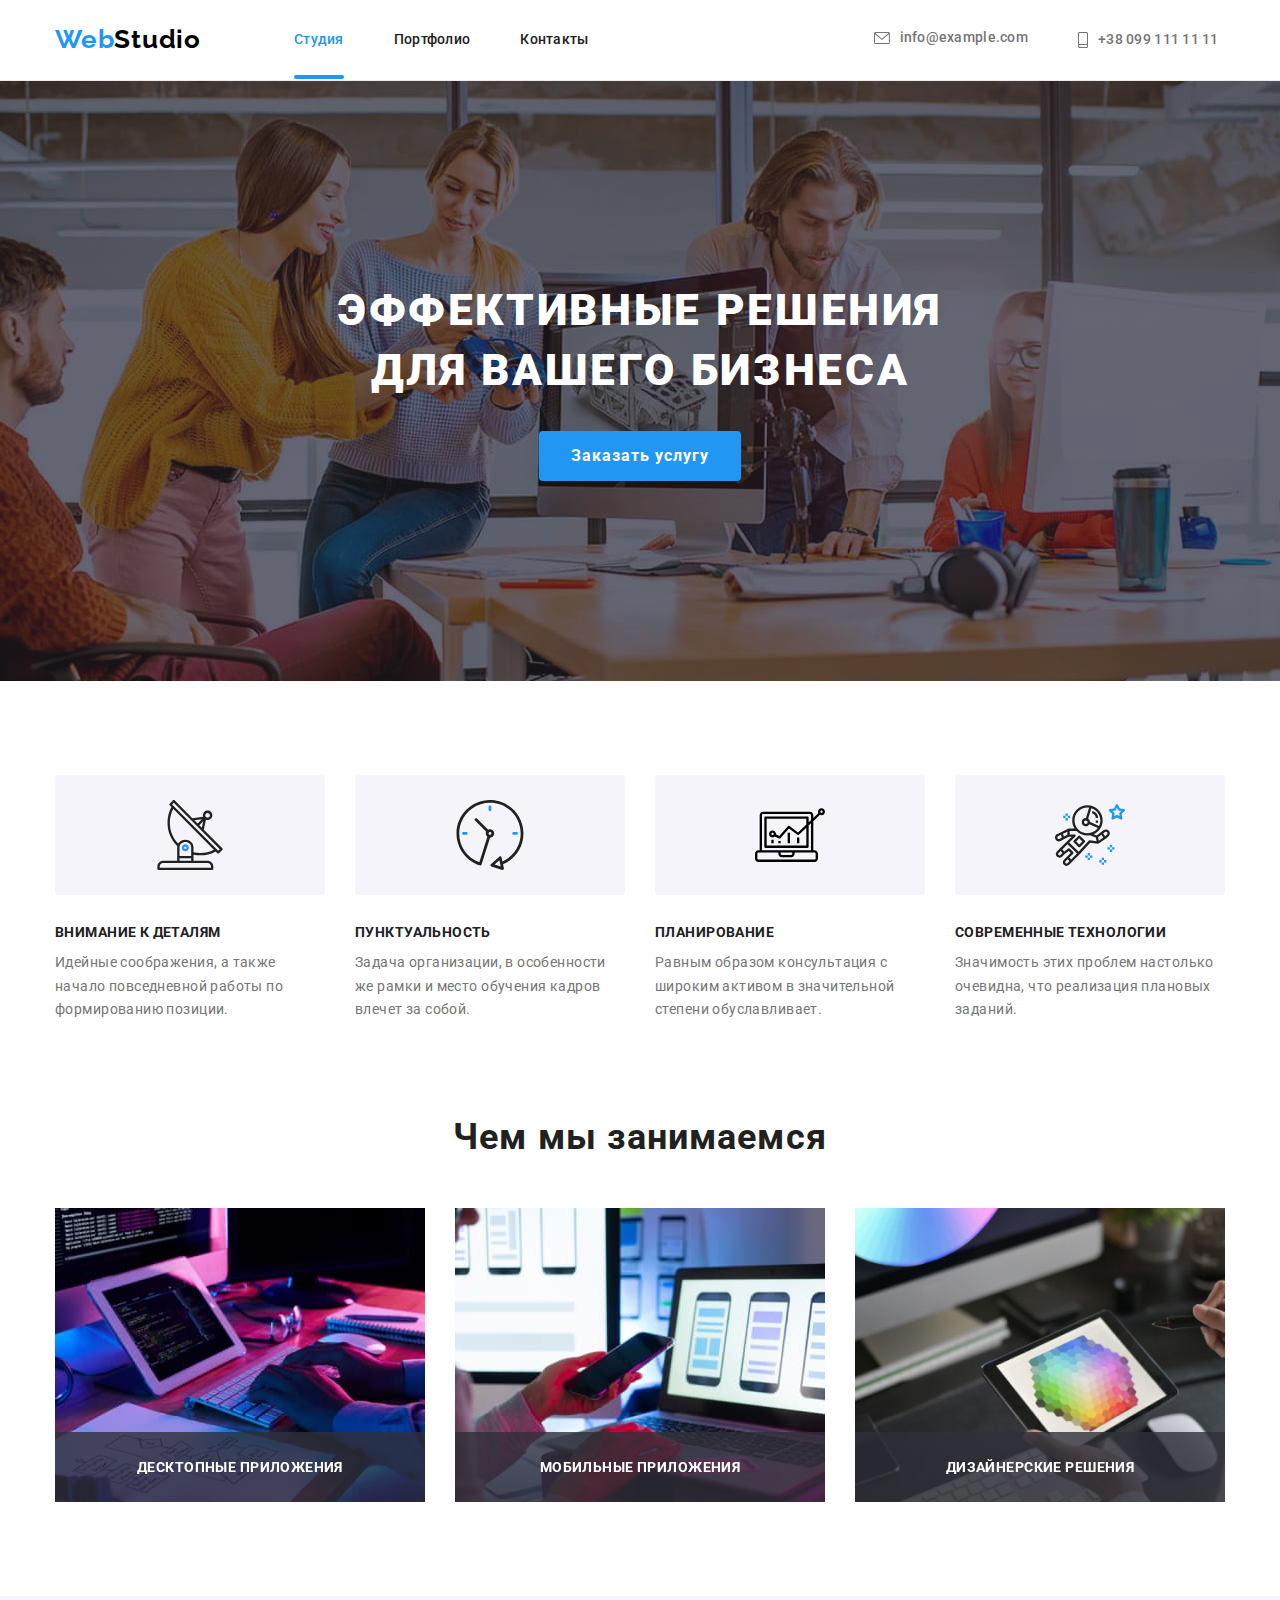
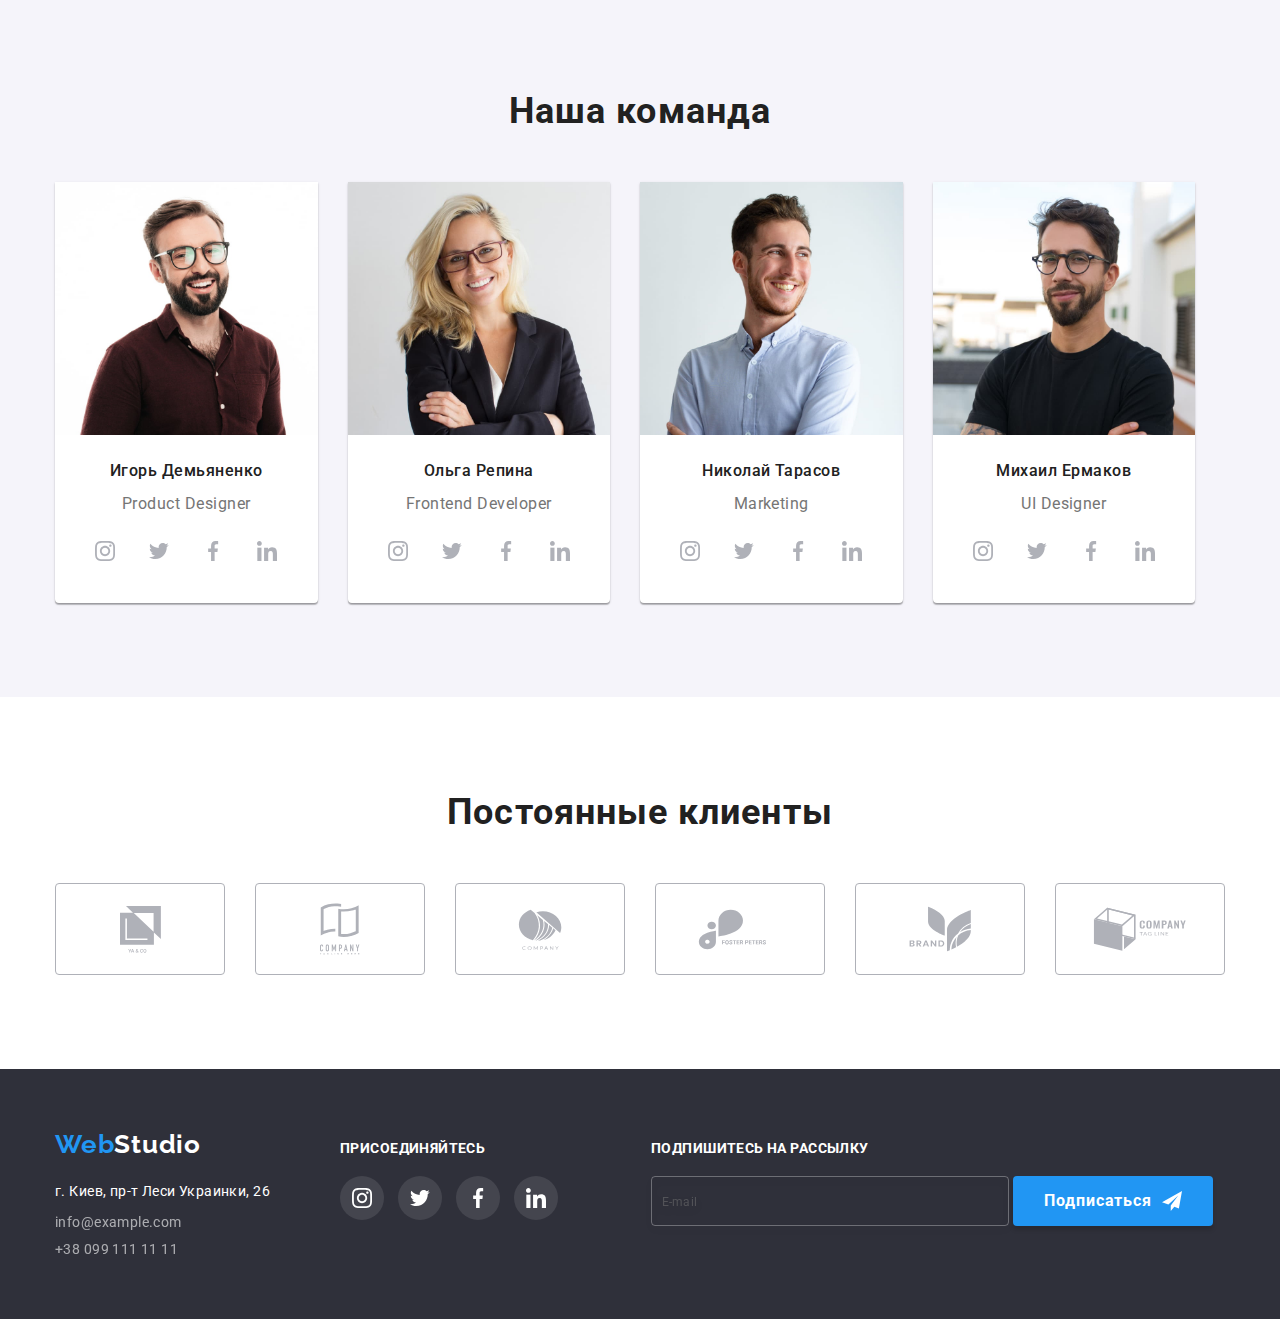
==== index.html @ b03d4389 "copy" ====
<!DOCTYPE html>
<html lang="en">
  <head>
    <meta charset="UTF-8" />
    <meta http-equiv="X-UA-Compatible" content="IE=edge" />
    <meta name="viewport" content="width=device-width, initial-scale=1.0" />
    <title>Document</title>
    <link
      href="https://fonts.googleapis.com/css2?family=Raleway:wght@700&family=Roboto:wght@400;500;700;900&display=swap"
      rel="stylesheet"
    />
    <link
      rel="stylesheet"
      href="https://cdnjs.cloudflare.com/ajax/libs/modern-normalize/1.1.0/modern-normalize.min.css"
    />
    <link rel="stylesheet" href="./css/style.css" />
  </head>
  <body>
    <header>
      <div class="container">
        <a href="./index.html" class="logo"
          ><span class="logo-one">Web</span
          ><span class="logo-two">Studio</span></a
        >
        <nav class="site-nav">
          <ul class="link-nav list">
            <li>
              <a href="./index.html" class="link-nav-studio current item link"
                >Студия</a
              >
            </li>
            <li>
              <a href="./portfolio.html" class="link-nav-portfolio item link"
                >Портфолио</a
              >
            </li>
            <li><a href="" class="link-nav-contacts item">Контакты</a></li>
          </ul>
        </nav>
        <ul class="contact-inf list">
          <li>
            <a href="mailto:info@example.com" class="mail link">
              <svg class="mail-icon" width="16px" height="12px" fill="#757575">
                <use href="./images/svg_icons/sprite.svg#mailletter"></use>
              </svg>
              info@example.com</a
            >
          </li>
          <li>
            <a href="tel:+380991111111" class="number link">
              <svg
                class="number-icon"
                width="10px"
                height="16px"
                fill="#757575"
              >
                <use href="./images/svg_icons/sprite.svg#smartphone"></use></svg
              >+38 099 111 11 11</a
            >
          </li>
        </ul>
      </div>
    </header>
    <main>






      <div class="backdrop is-hidden" data-modal>
        <div class="modal">

          <div class="area-button-close">
          <button type="button" class="button-close" data-modal-close>
            <svg class="close" width="18px" height="18px" fill="#000000">
              <use href="./images/svg_icons/sprite.svg#close"></use>
            </svg>
          </button>
</div>
          <h2 class="modal-title">
              Оставьте свои данные, мы вам перезвоним
            </h2>
            <div class="service-form">
      <form name="service-form" autocomplete="on" novalidate>
         <div class="modal-name">             
            <label for="name" class="modal-for-input">Имя </label>
            <input type="text" name="name" id="name" class="input-one"/>
          <svg
            class="modal-icon-form"
            width="18px"
            height="18px"
            fill="#212121"
            focusable="false" 
          >
            <use href="./images/svg_icons/sprite.svg#person-black"></use></svg>

         </div>
          
          <div class="modal-tel">              
             <label for="tel">Телефон</label>
              <input type="tel" name="tel" id="tel"
            />
            <svg
            class="modal-icon-form"
            width="18px"
            height="18px"
            fill="#212121"
          >
            <use href="./images/svg_icons/sprite.svg#phone-black"></use></svg>
          </div>

          <div class="modal-mail">
            <label for="mail">Почта</label>
              <input type="email" name="mail" id="mail" class="input-mail"
            />
            <svg
            class="modal-icon-form"
            width="18px"
            height="18px"
            fill="#212121"
            focusable="false"
          >
            <use href="./images/svg_icons/sprite.svg#email-black"></use></svg>
          </div>
            <div class="modal-text">             
               <label for="comment" class="label-modal-text">
              Комментарий
                <textarea
                name="comment"
                rows="5"
                placeholder="Введите текст"
                class="modal-text-textarea"
              ></textarea></label >

            </div>
          </form>
            </div>
        
        <label class="modal-checkbox"> 
          <input type="checkbox" name="modal-checkbox" class="modal-checkbox-input visually-hidden">
          <span class="modal-checkbox-icon"><svg
          class="agreement-check-icon"
          width="11px"
          height="8px"
          fill="#ffffff"
        >
          <use href="./images/svg_icons/sprite.svg#vector"></use></svg> 
        </span> 
          <span class="modal-checkbox-text">Соглашаюсь с рассылкой и принимаю&nbsp <a href="" class="agreement"> Условия договора</a></span>
       

        
      </label>

      <div class="modal-submit">
      <button class="submit" type="submit">Отправить</button>
      </div>
    
      </div>
    </div>









      <section class="main-page-section-one section">
        <h1 class="section-one-main-title">
          Эффективные решения <br />
          для вашего бизнеса
        </h1>
        <div class="button-main-section">
          <button data-modal-open type="button" class="button-service">
            Заказать услугу
          </button>
        </div>

      </section>
      <section class="main-page-section-two section section-specials">
        <div class="container">
          <h2 class="section-two-main-title">Особенности</h2>
          <ul class="list section-two-list">
            <li class="section-two-item-one">
              <div class="antenna">
                <svg width="70px" height="70px">
                  <use href="./images/svg_icons/sprite.svg#antenna"></use>
                </svg>
              </div>
              <h3 class="section-two-title-one">Внимание к деталям</h3>
              <p class="section-two-text-one">
                Идейные соображения, а также начало повседневной работы по
                формированию позиции.
              </p>
            </li>
            <li class="section-two-item-two">
              <div class="clock">
                <svg width="70px" height="70px">
                  <use href="./images/svg_icons/sprite.svg#clock"></use>
                </svg>
              </div>
              <h3 class="section-two-title-two">Пунктуальность</h3>
              <p class="section-two-text-two">
                Задача организации, в особенности же рамки и место обучения
                кадров влечет за собой.
              </p>
            </li>
            <li class="section-two-item-three">
              <div class="diagram">
                <svg width="70px" height="70px">
                  <use href="./images/svg_icons/sprite.svg#diagram"></use>
                </svg>
              </div>
              <h3 class="section-two-title-three">Планирование</h3>
              <p class="section-two-text-three">
                Равным образом консультация с широким активом в значительной
                степени обуславливает.
              </p>
            </li>
            <li class="section-two-item-four">
              <div class="astronaut">
                <svg width="70px" height="70px">
                  <use href="./images/svg_icons/sprite.svg#astronaut"></use>
                </svg>
              </div>
              <h3 class="section-two-title-four">Современные технологии</h3>
              <p class="section-two-text-four">
                Значимость этих проблем настолько очевидна, что реализация
                плановых заданий.
              </p>
            </li>
          </ul>
        </div>
      </section>
      <section class="main-page-section-three section-what-we-doing section">
        <div class="container">
          <h2 class="section-three-main-title">Чем мы занимаемся</h2>
          <ul class="list">
            <li class="main-img-one">
              <div class="product-thumb">
                <img
                  class="section-three-img-one"
                  src="./images/img6(1).jpg"
                  alt="Фото 1 секції"
                  width="370"
                  height="294"
                />
                <div class="main-page-foto-action">
                  <h3>Десктопные приложения</h3>
                </div>
              </div>
            </li>

            <li class="main-img-two">
              <div class="product-thumb">
                <img
                  class="section-three-img-three"
                  src="./images/img7(1).jpg"
                  alt="Фото 2 секції"
                  width="370"
                  height="294"
                />
                <div class="main-page-foto-action">
                  <h3>Мобильные приложения</h3>
                </div>
              </div>
            </li>
            <li class="main-img-three">
              <div class="product-thumb">
                <img
                  class="section-three-img-two"
                  src="./images/img5(1).jpg"
                  alt="Фото 3 секції"
                  width="370"
                  height="294"
                />
                <div class="main-page-foto-action">
                  <h3>Дизайнерские решения</h3>
                </div>
              </div>
            </li>
          </ul>
        </div>
      </section>
      <section class="main-page-section-four section">
        <div class="container">
          <h2 class="section-four-main-title">Наша команда</h2>

          <ul class="section-four-list list">
            <li class="list-section-four-img-one">
              <img
                class="section-four-img-one image"
                src="./images/img1(1).jpg"
                alt="Фото 1 секції"
                width="270"
                height="260"
              />
              <div class="section-four-text">
                <h3 class="section-four-team-name-one">Игорь Демьяненко</h3>
                <p class="section-four-text-one">Product Designer</p>
              </div>
              <div class="socials">
                <a
                  href=""
                  class="icon-link"
                  target="_blank"
                  rel="noopener noreferrer"
                  aria-label="instagram"
                >
                  <svg
                    class="instagram team-icon"
                    width="20px"
                    height="20px"
                    fill="#afb1b8"
                  >
                    <use
                      href="./images/svg_icons/sprite.svg#instagram"
                    ></use></svg
                ></a>

                <a
                  href=""
                  class="icon-link"
                  target="_blank"
                  rel="noopener noreferrer"
                  aria-label="twitter"
                >
                  <svg
                    class="twitter team-icon"
                    width="20px"
                    height="20px"
                    fill="#afb1b8"
                  >
                    <use
                      href="./images/svg_icons/sprite.svg#twitter"
                    ></use></svg
                ></a>

                <a
                  href=""
                  class="icon-link"
                  target="_blank"
                  rel="noopener noreferrer"
                  aria-label="facebook"
                >
                  <svg class="facebook team-icon" width="20px" height="20px">
                    <use
                      href="./images/svg_icons/sprite.svg#facebook"
                    ></use></svg
                ></a>
                <a
                  href=""
                  class="icon-link"
                  target="_blank"
                  rel="noopener noreferrer"
                  aria-label="linkedin"
                >
                  <svg
                    class="linkedin team-icon"
                    width="20px"
                    height="20px"
                    fill="#afb1b8"
                  >
                    <use
                      href="./images/svg_icons/sprite.svg#linkedin"
                    ></use></svg
                ></a>
              </div>
            </li>

            <li>
              <img
                class="section-four-img-two image"
                src="./images/img3(1).jpg"
                alt="Фото 2 секції"
                width="270"
                height="260"
              />

              <div class="section-four-text">
                <h3 class="section-four-team-name-two">Ольга Репина</h3>
                <p class="section-four-text-two">Frontend Developer</p>
              </div>
              <div class="socials">
                <a
                  href=""
                  class="icon-link"
                  target="_blank"
                  rel="noopener noreferrer"
                  aria-label="instagram"
                >
                  <svg
                    class="instagram team-icon"
                    width="20px"
                    height="20px"
                    fill="#afb1b8"
                  >
                    <use
                      href="./images/svg_icons/sprite.svg#instagram"
                    ></use></svg
                ></a>

                <a
                  href=""
                  class="icon-link"
                  target="_blank"
                  rel="noopener noreferrer"
                  aria-label="twitter"
                >
                  <svg
                    class="twitter team-icon"
                    width="20px"
                    height="20px"
                    fill="#afb1b8"
                  >
                    <use
                      href="./images/svg_icons/sprite.svg#twitter"
                    ></use></svg
                ></a>

                <a
                  href=""
                  class="icon-link"
                  target="_blank"
                  rel="noopener noreferrer"
                  aria-label="facebook"
                >
                  <svg class="facebook team-icon" width="20px" height="20px">
                    <use
                      href="./images/svg_icons/sprite.svg#facebook"
                    ></use></svg
                ></a>
                <a
                  href=""
                  class="icon-link"
                  target="_blank"
                  rel="noopener noreferrer"
                  aria-label="linkedin"
                >
                  <svg
                    class="linkedin team-icon"
                    width="20px"
                    height="20px"
                    fill="#afb1b8"
                  >
                    <use
                      href="./images/svg_icons/sprite.svg#linkedin"
                    ></use></svg
                ></a>
              </div>
            </li>

            <li>
              <img
                class="section-four-img-three image"
                src="./images/img2(1).jpg"
                alt="Фото 3 секції"
                width="270"
                height="260"
              />
              <div class="section-four-text">
                <h3 class="section-four-team-name-three">Николай Тарасов</h3>
                <p class="section-four-text-three">Marketing</p>
              </div>
              <div class="socials">
                <a
                  href=""
                  class="icon-link"
                  target="_blank"
                  rel="noopener noreferrer"
                  aria-label="instagram"
                >
                  <svg
                    class="instagram team-icon"
                    width="20px"
                    height="20px"
                    fill="#afb1b8"
                  >
                    <use
                      href="./images/svg_icons/sprite.svg#instagram"
                    ></use></svg
                ></a>

                <a
                  href=""
                  class="icon-link"
                  target="_blank"
                  rel="noopener noreferrer"
                  aria-label="twitter"
                >
                  <svg
                    class="twitter team-icon"
                    width="20px"
                    height="20px"
                    fill="#afb1b8"
                  >
                    <use
                      href="./images/svg_icons/sprite.svg#twitter"
                    ></use></svg
                ></a>

                <a
                  href=""
                  class="icon-link"
                  target="_blank"
                  rel="noopener noreferrer"
                  aria-label="facebook"
                >
                  <svg class="facebook team-icon" width="20px" height="20px">
                    <use
                      href="./images/svg_icons/sprite.svg#facebook"
                    ></use></svg
                ></a>
                <a
                  href=""
                  class="icon-link"
                  target="_blank"
                  rel="noopener noreferrer"
                  aria-label="linkedin"
                >
                  <svg
                    class="linkedin team-icon"
                    width="20px"
                    height="20px"
                    fill="#afb1b8"
                  >
                    <use
                      href="./images/svg_icons/sprite.svg#linkedin"
                    ></use></svg
                ></a>
              </div>
            </li>
            <li>
              <img
                class="section-four-img-four image"
                src="./images/img4(1).jpg"
                alt="Фото 4 секції"
                width="270"
                height="260"
              />
              <div class="section-four-text">
                <h3 class="section-four-team-name-four">Михаил Ермаков</h3>
                <p class="section-four-text-four">UI Designer</p>
              </div>
              <div class="socials">
                <a
                  href=""
                  class="icon-link"
                  target="_blank"
                  rel="noopener noreferrer"
                  aria-label="instagram"
                >
                  <svg
                    class="instagram team-icon"
                    width="20px"
                    height="20px"
                    fill="#afb1b8"
                  >
                    <use
                      href="./images/svg_icons/sprite.svg#instagram"
                    ></use></svg
                ></a>

                <a
                  href=""
                  class="icon-link"
                  target="_blank"
                  rel="noopener noreferrer"
                  aria-label="twitter"
                >
                  <svg
                    class="twitter team-icon"
                    width="20px"
                    height="20px"
                    fill="#afb1b8"
                  >
                    <use
                      href="./images/svg_icons/sprite.svg#twitter"
                    ></use></svg
                ></a>

                <a
                  href=""
                  class="icon-link"
                  target="_blank"
                  rel="noopener noreferrer"
                  aria-label="facebook"
                >
                  <svg class="facebook team-icon" width="20px" height="20px">
                    <use
                      href="./images/svg_icons/sprite.svg#facebook"
                    ></use></svg
                ></a>
                <a
                  href=""
                  class="icon-link"
                  target="_blank"
                  rel="noopener noreferrer"
                  aria-label="linkedin"
                >
                  <svg
                    class="linkedin team-icon"
                    width="20px"
                    height="20px"
                    fill="#afb1b8"
                  >
                    <use
                      href="./images/svg_icons/sprite.svg#linkedin"
                    ></use></svg
                ></a>
              </div>
            </li>
          </ul>
        </div>
      </section>
      <section class="main-page-section-five section">
        <h2 class="section-five-main-title">Постоянные клиенты</h2>

        <ul>
          <li>
            <a
              href=""
              class="icon-link-company"
              target="_blank"
              rel="noopener noreferrer"
              aria-label="company1"
            >
              <svg
                class="company1 company-icon"
                width="41px"
                height="47px"
                fill="#afb1b8"
              >
                <use href="./images/svg_icons/sprite.svg#company1"></use></svg
            ></a>
          </li>
          <li>
            <a
              href=""
              class="icon-link-company"
              target="_blank"
              rel="noopener noreferrer"
              aria-label="company2"
            >
              <svg
                class="company2 company-icon"
                width="40px"
                height="52px"
                fill="#afb1b8"
              >
                <use href="./images/svg_icons/sprite.svg#company2"></use></svg
            ></a>
          </li>
          <li>
            <a
              href=""
              class="icon-link-company"
              target="_blank"
              rel="noopener noreferrer"
              aria-label="company3"
            >
              <svg
                class="company3 company-icon"
                width="44px"
                height="41px"
                fill="#afb1b8"
              >
                <use href="./images/svg_icons/sprite.svg#company3"></use></svg
            ></a>
          </li>
          <li>
            <a
              href=""
              class="icon-link-company"
              target="_blank"
              rel="noopener noreferrer"
              aria-label="company4"
            >
              <svg
                class="company4 company-icon"
                width="85px"
                height="41px"
                fill="#afb1b8"
              >
                <use href="./images/svg_icons/sprite.svg#company4"></use></svg
            ></a>
          </li>
          <li>
            <a
              href=""
              class="icon-link-company"
              target="_blank"
              rel="noopener noreferrer"
              aria-label="company5"
            >
              <svg
                class="company5 company-icon"
                width="63px"
                height="46px"
                fill="#afb1b8"
              >
                <use href="./images/svg_icons/sprite.svg#company5"></use></svg
            ></a>
          </li>
          <li>
            <a
              href=""
              class="icon-link-company"
              target="_blank"
              rel="noopener noreferrer"
              aria-label="company6"
            >
              <svg
                class="company6 company-icon"
                width="94px"
                height="44px"
                fill="#afb1b8"
              >
                <use href="./images/svg_icons/sprite.svg#company6"></use></svg
            ></a>
          </li>
        </ul>
      </section>
    </main>

    <!--Футер -->
    <footer class="info-block">
      <div class="container">
        <div class="footer-contacts">
          <a href="./index.html" class="logo-last"
            ><span class="logo-last-one">Web</span
            ><span class="logo-last-two">Studio</span></a
          >
          <address>
            <ul>
              <li>
                <a
                  href="https://www.google.com/maps/place/Lesi+Ukrainky+Blvd,+26,+Kyiv,+02000/@50.4265807,30.5383858,17z/data=!3m1!4b1!4m5!3m4!1s0x40d4cf0e033ecbe9:0x57a4dffefec77da0!8m2!3d50.4265807!4d30.5383858"
                  class="info-address"
                >
                  г. Киев, пр-т Леси Украинки, 26</a
                >
              </li>
              <li>
                <a href="mailto:info@example.com" class="mail-two"
                  >info@example.com</a
                >
              </li>
              <li>
                <a href="tel:+380991111111" class="number-two">
                  +38 099 111 11 11
                </a>
              </li>
            </ul>
          </address>
        </div>
        <div class="socials-footer">
          <h3 class="socials-footer-tittle">Присоединяйтесь</h3>
          <ul>
            <li>
              <a
                href=""
                class="icon-link-footer"
                target="_blank"
                rel="noopener noreferrer"
                aria-label="instagram"
              >
                <svg
                  class="instagram team-icon-footer"
                  width="20px"
                  height="20px"
                  fill="#afb1b8"
                >
                  <use
                    href="./images/svg_icons/sprite.svg#instagram"
                  ></use></svg
              ></a>
            </li>
            <li>
              <a
                href=""
                class="icon-link-footer"
                target="_blank"
                rel="noopener noreferrer"
                aria-label="twitter"
              >
                <svg
                  class="twitter team-icon-footer"
                  width="20px"
                  height="20px"
                  fill="#afb1b8"
                >
                  <use href="./images/svg_icons/sprite.svg#twitter"></use></svg
              ></a>
            </li>
            <li>
              <a
                href=""
                class="icon-link-footer"
                target="_blank"
                rel="noopener noreferrer"
                aria-label="facebook"
              >
                <svg
                  class="facebook team-icon-footer"
                  width="20px"
                  height="20px"
                >
                  <use href="./images/svg_icons/sprite.svg#facebook"></use></svg
              ></a>
            </li>
            <li>
              <a
                href=""
                class="icon-link-footer"
                target="_blank"
                rel="noopener noreferrer"
                aria-label="linkedin"
              >
                <svg
                  class="linkedin team-icon-footer"
                  width="20px"
                  height="20px"
                  fill="#afb1b8"
                >
                  <use href="./images/svg_icons/sprite.svg#linkedin"></use></svg
              ></a>
            </li>
          </ul>
        </div>
        <div class="subscription">
          <h3>Подпишитесь на рассылку</h3>
          <ul>
            <li>
              <div clas="subscription-form">
                <label for="email-subscription">
                  <input type="email" name="email-subscription" id="email-subscription" placeholder="E-mail" class="email-subscription-form" />
                </label>
              </div>
           </li>
           <li>
          <div class="button-email">
          <button type="button" href="" class="button-subscription"> <span class="sub">Подписаться</span>
            <svg
              class="icon-footer-subscription"
              width="20px"
              height="20px"
              fill="#ffffff"
            >
              <use href="./images/svg_icons/sprite.svg#icon-send"></use></svg
            >
          </button>
         </div>
         </li>
         </ul>
        </div>
    </footer>
    <script src="./js/modal.js"></script>
  </body>
</html>
---- css/style.css ----
:root {
  --link-color: #2196f3;
  --title-color: #212121;
  --text-color: #757575;
  --main-color: #ffffff;
}

/* body*/
body {
  color: var(--title-color);
  font-family: "Roboto", sans-serif;
  background-color: var(--main-color);
}

*,
::after,
::before {
  box-sizing: border-box;
}

ul,
li,
h1,
h2,
h3,
p,
img {
  margin: 0;
  padding: 0;
}

.container {
  width: 1200px;
  padding-left: 15px;
  padding-right: 15px;
  margin-left: auto;
  margin-right: auto;
}

img {
  display: block;
  width: 100%;
  height: auto;
}

/*header*/
header {
  border-bottom: 1px solid #ececec;
}

header div {
  display: flex;
  align-items: center;
}

/*logo*/
.logo {
  text-decoration: none;
  font-family: "Raleway";
  font-weight: 700;
  font-size: 26px;
  line-height: 1.19;
  letter-spacing: 0.03em;
  align-items: center;
  margin-right: 93px;
}

.logo-one {
  color: var(--link-color);
}
.logo-two {
  color: #000000;
}

/*navigation*/

.site-nav {
  /* margin-right: 331px;*/
  margin-right: 285px;
}

li {
  list-style-type: none;
}

ul.link-nav li a.current {
  color: var(--link-color);
  position: relative;
}

ul.link-nav li a.current::after {
  content: "";
  position: absolute;
  bottom: 0;
  display: block;
  width: 100%;
  height: 4px;
  border-radius: 2px;
  background: var(--link-color);
}

.link-nav,
.contact-inf {
  font-weight: 500;
  font-size: 14px;
  line-height: 1.14;
  letter-spacing: 0.02em;
  display: flex;
}

nav ul li {
  padding-right: 50px;
}

nav ul li:last-child {
  padding-right: 0;
}

.contact-inf li a,
.link-nav-studio,
.link-nav-portfolio,
.link-nav-contacts {
  padding-top: 32px;
  padding-bottom: 32px;
}

.contact-inf a {
  display: flex;
  align-items: center;
  cursor: pointer;
}

.logo {
  padding-top: 24px;
  padding-bottom: 25px;
}

.contact-inf li {
  padding-right: 50px;
}

.contact-inf li:last-child {
  padding-right: 0;
}

.link-nav-studio:hover,
.link-nav-portfolio:hover,
.link-nav-contacts:hover,
.link-nav-studio:focus,
.link-nav-portfolio:focus,
.link-nav-contacts:focus {
  color: var(--link-color);
}

.link-nav-portfolio,
.link-nav-contacts,
.link-nav-studio {
  text-decoration: none;
  color: var(--title-color);
  transition-property: color;
  transition-duration: 250ms;
  transition-timing-function: cubic-bezier(0.4, 0, 0.2, 1);
}

.mail,
.number {
  text-decoration: none;
  font-weight: 500;
  font-size: 14px;
  line-height: 1.14px;
  letter-spacing: 0.02em;
  color: var(--text-color);
  transition-property: color;
  transition-duration: 250ms;
  transition-timing-function: cubic-bezier(0.4, 0, 0.2, 1);
}
.mail:hover,
.number:hover,
.mail:focus,
.number:focus {
  color: var(--link-color);
}

.mail-icon,
.number-icon {
  margin-right: 10px;
  fill: currentColor;
}

/*fist section*/

.section {
  padding-top: 94px;
  padding-bottom: 94px;
}

.main-page-section-one {
  background-color: #2f303a;
  text-align: center;
  padding-top: 200px;
  padding-bottom: 200px;
}

.main-page-section-one {
  background-image: linear-gradient(
      to right,
      rgba(47, 48, 58, 0.4),
      rgba(47, 48, 58, 0.4)
    ),
    url("../images/headerimg.jpg");
  background-size: cover;
  background-position: center;
  max-width: 1600px;
  margin-right: auto;
  margin-left: auto;
}

.section-one-main-title {
  font-weight: 900;
  font-size: 44px;
  line-height: 1.36;
  letter-spacing: 0.06em;
  text-transform: uppercase;
  color: var(--main-color);
}

.button-service {
  background: var(--link-color);
  border-radius: 4px;
  font-weight: 700;
  font-size: 16px;
  line-height: 1.875;
  font-family: inherit;
  letter-spacing: 0.06em;
  color: var(--main-color);
  border: 0;
  appearance: none;
  cursor: pointer;
  padding: 10px 32px;
  transition-property: background-color;
  transition-duration: 250ms;
  transition-timing-function: cubic-bezier(0.4, 0, 0.2, 1);
}
.button-service:hover,
.button-service:focus {
  background-color: #188ce8;
}

.button-main-section {
  padding-top: 30px;
}

/*second section*/

.main-page-section-two ul li {
  width: 270px;
  margin-right: 30px;
}

.main-page-section-two ul li:last-child {
  margin-right: 0;
}

.section-two-main-title {
  display: none;
}

.list {
  display: flex;
}

.section-two-title-one,
.section-two-title-two,
.section-two-title-three,
.section-two-title-four {
  font-weight: 700;
  font-size: 14px;
  line-height: 1.14;
  letter-spacing: 0.03em;
  text-transform: uppercase;
  color: var(--title-color);
  padding-bottom: 10px;
}

.section-two-text-one,
.section-two-text-two,
.section-two-text-three,
.section-two-text-four {
  font-size: 14px;
  line-height: 1.71;
  letter-spacing: 0.03em;
  color: var(--text-color);
}

.antenna,
.diagram,
.clock,
.astronaut {
  display: flex;
  justify-content: center;
  align-items: center;
  background-color: #f5f4fa;
  height: 120px;
  border-radius: 4px;
  margin-bottom: 30px;
}

.section-three-main-title {
  margin-bottom: 50px;
}

.section-specials {
  padding-bottom: 47px;
}

.section-what-we-doing {
  padding-top: 47px;
}

.section-three-main-title,
.section-four-main-title,
.section-five-main-title {
  font-weight: 700;
  font-size: 36px;
  line-height: 1.167;
  letter-spacing: 0.03em;
  color: var(--title-color);
  text-align: center;
}

.main-page-section-three h3 {
  font-weight: 700;
  font-size: 14px;
  line-height: 1.143px;
  text-align: center;
  letter-spacing: 0.03em;
  text-transform: uppercase;
  color: var(--main-color);
}

.product-thumb {
  position: relative;
}

.main-page-foto-action {
  position: absolute;
  align-items: center;
  display: flex;
  justify-content: center;
  height: 70px;
  width: 370px;
  left: 0;
  bottom: 0;
  background: rgba(47, 48, 58, 0.8);
}

.button-close {
  display: flex;
  align-items: center;
  justify-content: center;
  width: 30px;
  height: 30px;
  background-color: var(--main-color);
  border-radius: 50%;
  color: #000000;
  border: 1px solid rgba(0, 0, 0, 0.1);
  appearance: none;
  cursor: pointer;
  margin-top: 8px;
  margin-right: 8px;
  transition-property: color, background-color;
  transition-duration: 250ms;
  transition-timing-function: cubic-bezier(0.4, 0, 0.2, 1);
}

.area-button-close {
  display: flex;
  justify-content: end;
}

.button-close:hover svg,
.button-close:focus svg {
  color: var(--link-color);
}

.button-close:hover,
.button-close:focus {
  border-color: var(--link-color);
}

.close {
  fill: currentColor;
}

.modal {
  position: absolute;
  top: 50%;
  left: 50%;
  transform: translate(-50%, -50%);
  width: 528px;
  height: 581px;
  background-color: var(--main-color);
  box-shadow: 0px 1px 3px rgba(0, 0, 0, 0.12), 0px 1px 1px rgba(0, 0, 0, 0.14),
    0px 2px 1px rgba(0, 0, 0, 0.2);
  border-radius: 4px;
}

.modal-name,
.modal-tel,
.modal-mail {
  position: relative;
  outline: none;
}

.service-form input {
  display: block;
  padding-left: 42px;
  margin-bottom: 10px;
  width: 100%;
  height: 40px;
  border: 1px solid rgba(33, 33, 33, 0.2);
  border-radius: 4px;
  outline: none;
}
.modal-icon-form {
  position: absolute;
  width: 18px;
  height: 18px;
  fill: #212121;
  top: 50%;
  left: 12px;
  display: inline-block;
  align-items: center;
  cursor: pointer;
}

.agreement {
  font-size: 14px;
  line-height: 1.71;
  letter-spacing: 0.03em;
  text-decoration-line: underline;
  color: #2196f3;
}

.backdrop {
  transition-duration: 250ms;
  transition-timing-function: cubic-bezier(0.4, 0, 0.2, 1);
}

.backdrop.is-hidden {
  opacity: 0;
  pointer-events: none;
}

.modal-title {
  font-weight: 700;
  font-size: 20px;
  line-height: 1.15;
  text-align: center;
  letter-spacing: 0.03em;

  color: #212121;
}

textarea {
  resize: none;
  outline: none;
}

.modal-name,
.modal-tel,
.modal-mail,
.modal-text {
  font-size: 12px;
  line-height: 1.166;
  letter-spacing: 0.01em;
  color: #757575;
}

.service-form input {
  transition-property: fill, border;
  transition-duration: 250ms;
  transition-timing-function: cubic-bezier(0.4, 0, 0.2, 1);
}

.service-form label {
  display: flex;
  flex-direction: column;
  margin-bottom: 4px;
}

::placeholder {
  font-size: 12px;
  line-height: 1.166;
  letter-spacing: 0.01em;
  color: rgba(117, 117, 117, 0.5);
}

.modal-text-textarea {
  padding: 12px 16px;
  font-size: 14px;
  line-height: 1.71;
  letter-spacing: 0.03em;
}

.service-form input:hover,
.service-form input:focus {
  border: 1px solid #2196f3;
}

.service-form input:hover + .modal-icon-form,
.service-form input:focus + .modal-icon-form {
  fill: var(--link-color);
}

.service-form textarea {
  margin-bottom: 10px;
  width: 100%;
  height: 120px;
  border: 1px solid rgba(33, 33, 33, 0.2);
  border-radius: 4px;
}

.modal-text textarea {
  transition-property: border;
  transition-duration: 250ms;
  transition-timing-function: cubic-bezier(0.4, 0, 0.2, 1);
}

.modal-text textarea:hover,
.modal-text textarea:focus {
  border: 1px solid #2196f3;
}

.modal-mail:focus-within {
  color: var(--link-color);
}

.modal-mail {
  transition-property: fill, border;
  transition-duration: 250ms;
  transition-timing-function: cubic-bezier(0.4, 0, 0.2, 1);
}

.modal-checkbox {
  display: flex;
  justify-content: center;
  align-items: center;
  margin-top: 20px;
}

.modal-checkbox-icon {
  display: flex;
  align-items: center;
  justify-content: center;
  width: 16px;
  height: 15px;
  border-radius: 2px;
  outline: 2px solid #212121;
  outline-offset: -2px;
}

.agreement-check-icon {
  display: flex;
  justify-content: center;
}

.modal-checkbox-input:checked + .modal-checkbox-icon {
  outline-color: var(--link-color);
  background-color: var(--link-color);
}

.checkbox-icon {
  fill: transparent;
}

.modal-checkbox-input:checked + .modal-checkbox-icon > .agreement-check-icon {
  fill: var(--main-color);
}

.visually-hidden {
  position: absolute;
  width: 1px;
  height: 1px;
  margin: -1px;
  border: 0;
  padding: 0;
  white-space: nowrap;
  clip-path: inset(100%);
  clip: rect(0 0 0 0);
  overflow: hidden;
}

.service-form {
  width: 448px;
  height: 342px;
  margin-left: 40px;
  margin-top: 12px;
}

.modal-checkbox-text {
  font-size: 14px;
  line-height: 1.71;
  letter-spacing: 0.03em;
  color: #757575;
  padding-left: 10px;
}

.submit {
  background: var(--link-color);
  border-radius: 4px;
  font-weight: 700;
  font-size: 16px;
  line-height: 1.88;
  font-family: inherit;
  letter-spacing: 0.06em;
  color: var(--main-color);
  border: 0;
  appearance: none;
  cursor: pointer;
  padding: 10px 55px;

  transition-property: background-color;
  transition-duration: 250ms;
  transition-timing-function: cubic-bezier(0.4, 0, 0.2, 1);
  margin-left: 151px;
  margin-top: 30px;
}

.submit:hover,
.submit:focus {
  background-color: #188ce8;
}

.main-page-section-three ul {
  display: flex;
}

.main-page-section-three ul li {
  padding-right: 30px;
}

.main-page-section-three ul li:last-child {
  padding-right: 0;
}

.main-page-section-four ul {
  display: flex;
}

.main-page-section-four ul li {
  margin-right: 30px;
}

.main-page-section-four ul li:last-child {
  padding-right: 0;
}

.section-four-main-title {
  margin-bottom: 50px;
}
.main-page-section-four {
  background-color: #f5f4fa;
}

.section-four-list li {
  box-shadow: 0px 1px 3px rgba(0, 0, 0, 0.12), 0px 1px 1px rgba(0, 0, 0, 0.14),
    0px 2px 1px rgba(0, 0, 0, 0.2);
  border-radius: 0px 0px 4px 4px;
  border: 1px solid initial;
  background-color: var(--main-color);
}

.section-four-team-name-one,
.section-four-team-name-two,
.section-four-team-name-three,
.section-four-team-name-four {
  font-weight: 500;
  font-size: 16px;
  line-height: 1.187;
  letter-spacing: 0.03em;
  color: var(--title-color);
  text-align: center;
  margin: 14px;
}

.section-four-text {
  padding-bottom: 16px;
  padding-top: 12px;
}

.section-four-text-one,
.section-four-text-two,
.section-four-text-three,
.section-four-text-four {
  font-size: 16px;
  line-height: 1.187;
  letter-spacing: 0.03em;
  color: var(--text-color);
  text-align: center;
}

.socials {
  display: flex;
  align-items: center;
  justify-content: center;
  gap: 10px;
  padding-bottom: 30px;
}

.icon-link {
  display: flex;
  align-items: center;
  justify-content: center;
  width: 44px;
  height: 44px;
  background-color: var(--main-color);
  border-radius: 50%;
  color: #afb1b8;
  transition-property: color, background-color;
  transition-duration: 250ms;
  transition-timing-function: cubic-bezier(0.4, 0, 0.2, 1);
}

.social-link {
  display: flex;
  align-items: center;
}

.team-icon {
  fill: currentColor;
}

.icon-link:hover,
.icon-link:focus {
  background-color: var(--link-color);
}

.icon-link:hover svg,
.icon-link:focus svg {
  color: #ffffff;
}

.section-five-main-title {
  margin-bottom: 50px;
}
.main-page-section-five ul {
  display: flex;
  align-items: center;
  justify-content: center;
}

.main-page-section-five a {
  display: flex;
  align-items: center;
  justify-content: center;
  border: 1px solid #afb1b8;
  border-radius: 4px;
  width: 170px;
  height: 92px;
}

.main-page-section-five li {
  margin-right: 30px;
}

.main-page-section-five li:last-child {
  margin-right: 0;
}

.icon-link-company a {
  display: flex;
  align-items: center;
  justify-content: center;
  width: 106px;
  height: 60px;
}

.icon-link-company {
  color: #afb1b8;
}

.company-icon {
  fill: currentColor;
}
.icon-link-company svg {
  transition-property: color;
  transition-duration: 250ms;
  transition-timing-function: cubic-bezier(0.4, 0, 0.2, 1);
}
.icon-link-company {
  transition-property: border;
  transition-duration: 250ms;
  transition-timing-function: cubic-bezier(0.4, 0, 0.2, 1);
}

.main-page-section-five a:hover,
.main-page-section-five a:focus {
  border: 1px solid var(--link-color);
}

.icon-link-company:hover svg,
.icon-link-company:focus svg {
  color: var(--link-color);
}

.info-block {
  background-color: #2f303a;
}

/*logo*/
footer {
  padding-top: 60px;
  padding-bottom: 60px;
  display: flex;
}

address {
  margin-top: 20px;
}

address li {
  margin-bottom: 9px;
}

address li:last-child {
  margin-bottom: 0;
}

.logo-last {
  text-decoration: none;
  font-family: "Raleway";
  font-weight: 700;
  font-size: 26px;
  line-height: 1.19;
  letter-spacing: 0.03em;
}

.logo-last-one {
  color: var(--link-color);
}
.logo-last-two {
  color: var(--main-color);
}

.mail-two,
.number-two {
  text-decoration: none;
  font-size: 14px;
  line-height: 1.71px;
  letter-spacing: 0.03em;
  color: var(--main-color);
  font-style: normal;
  opacity: 0.6;
  transition-property: color;
  transition-duration: 250ms;
  transition-timing-function: cubic-bezier(0.4, 0, 0.2, 1);
}

.info-address {
  text-decoration: none;
  font-size: 14px;
  line-height: 1.71;
  letter-spacing: 0.03em;
  color: var(--main-color);
  font-style: normal;
  transition-property: color;
  transition-duration: 250ms;
  transition-timing-function: cubic-bezier(0.4, 0, 0.2, 1);
}
.mail-two:hover,
.number-two:hover,
.info-address:hover,
.mail-two:focus,
.number-two:focus,
.info-address:focus {
  color: var(--link-color);
}

.footer-contacts {
  margin-right: 70px;
}

.socials-footer-tittle {
  font-weight: 700;
  font-size: 14px;
  line-height: 1.143;
  letter-spacing: 0.03em;
  text-transform: uppercase;
  color: var(--main-color);
}

footer .container {
  display: flex;
  align-items: baseline;
}

.socials-footer-tittle {
  margin-bottom: 20px;
}

.socials-footer ul li {
  display: inline-block;
  margin-right: 10px;
}

.socials-footer ul li:last-child {
  margin-right: 0;
}

.socials-footer {
  margin-right: 93px;
}

.icon-link-footer {
  display: flex;
  align-items: center;
  justify-content: center;
  width: 44px;
  height: 44px;
  background-color: rgba(255, 255, 255, 0.1);
  border-radius: 50%;
  color: var(--main-color);
  transition-property: background-color;
  transition-duration: 250ms;
  transition-timing-function: cubic-bezier(0.4, 0, 0.2, 1);
}

.team-icon-footer {
  fill: currentColor;
}

.icon-link-footer:hover,
.icon-link-footer:focus {
  background-color: var(--link-color);
}

.icon-link-footer:hover svg,
.icon-link-footer:focus svg {
  color: var(--main-color);
}

.backdrop {
  position: fixed;
  top: 0;
  left: 0;
  width: 100%;
  height: 100%;
  background: rgba(0, 0, 0, 0.2);
}

.subscription h3 {
  font-weight: 700;
  font-size: 14px;
  line-height: 1.143;
  letter-spacing: 0.03em;
  text-transform: uppercase;
  color: #ffffff;
  margin-bottom: 20px;
}

.button-subscription {
  font-weight: 700;
  font-size: 16px;
  line-height: 1.88;
  width: 200px;
  height: 50px;
  display: flex;
  align-items: center;
  text-align: center;
  justify-content: center;
  letter-spacing: 0.06em;
  color: #ffffff;
  background: #2196f3;
  box-shadow: 0px 4px 4px rgba(0, 0, 0, 0.15);
  border-radius: 4px;
  border: 0;
  appearance: none;
  cursor: pointer;
}

.email-subscription-form {
  width: 358px;
  height: 50px;
  background-color: transparent;
  border: 1px solid rgba(255, 255, 255, 0.3);
  filter: drop-shadow(0px 4px 4px rgba(0, 0, 0, 0.15));
  border-radius: 4px;
  outline: none;
  padding-left: 10px;
  color: var(--main-color);
  font-size: 14px;
  line-height: 1.71;
  letter-spacing: 0.03em;
}

.sub {
  padding-right: 10px;
}
.subscription ul li {
  display: inline-block;
}

.subscription ul {
  maegin-right: 12px;
}

/*PORTFOLIO*/

.projects {
  display: none;
}

.buttons {
  display: flex;
  justify-content: center;
  margin-bottom: 50px;
}

.buttons li {
  margin-right: 8px;
}
.buttons li:last-child {
  margin-right: 0;
}

.portfolio-images {
  flex-wrap: wrap;
  display: flex;
}

.portfolio-images-text {
  padding-top: 20px;
  padding-left: 24px;
  padding-bottom: 20px;
}

.portfolio-images div {
  background: #ffffff;
  box-sizing: border-box;
  border-bottom: 1px solid #eeeeee;
  border-left: 1px solid #eeeeee;
  border-right: 1px solid #eeeeee;
}

div .portfolio-images li {
  margin-right: 30px;
  margin-bottom: 30px;
}
.portfolio-images li {
  transition-property: box-shadow;
  transition-duration: 250ms;
  transition-timing-function: cubic-bezier(0.4, 0, 0.2, 1);
}

.portfolio-images li:hover,
.portfolio-images li:focus {
  box-shadow: 0px 1px 1px rgba(0, 0, 0, 0.12), 0px 4px 4px rgba(0, 0, 0, 0.06),
    1px 4px 6px rgba(0, 0, 0, 0.16);
}

.portfolio-images li:nth-child(3n) {
  margin-right: 0;
}

.portfolio-images li:nth-last-child(-n + 3) {
  margin-bottom: 0;
}

.overlay-image-portfolio p {
  background-color: rgba(33, 150, 243, 0.9);
}

.overlay-image-portfolio {
  position: relative;
  width: 370px;
  height: 294px;
  transition: transform 250ms;
  transition-timing-function: cubic-bezier(0.4, 0, 0.2, 1);
  overflow: hidden;
}

.overlay-image-portfolio:hover p {
  background-color: rgba(33, 150, 243, 0.9);
  transform: translateY(0);
  opacity: 1;
}

.overlay-image-portfolio p {
  position: absolute;
  bottom: 0;
  left: 0;
  width: 100%;
  height: 100%;

  display: flex;
  align-items: center;
  padding-left: 24px;
  font-size: 18px;
  line-height: 1.56;
  letter-spacing: 0.03em;
  color: var(--main-color);
  transition: transform 250ms;
  transition-timing-function: cubic-bezier(0.4, 0, 0.2, 1);
  transform: translatey(100%);
}

.button-all,
.button-site,
.button-app,
.button-design,
.button-marketing {
  background: #f5f4fa;
  border-radius: 4px;
  font-weight: 500;
  font-size: 16px;
  line-height: 1.62;
  letter-spacing: 0.03em;
  color: var(--title-color);
  border: 0;
  font-family: inherit;
  padding: 6px 22px;
  text-align: center;
  appearance: none;
  cursor: pointer;
  transition-property: color, background-color;
  transition-duration: 250ms;
  transition-timing-function: cubic-bezier(0.4, 0, 0.2, 1);
}

.button-app:hover,
.button-all:hover,
.button-site:hover,
.button-design:hover,
.button-marketing:hover,
.button-app:focus,
.button-all:focus,
.button-site:focus,
.button-design:focus,
.button-marketing:focus {
  background-color: var(--link-color);
  color: var(--main-color);
}

.project-one,
.project-two,
.project-three,
.project-four,
.project-five,
.project-six,
.project-seven,
.project-eight,
.project-nine {
  font-weight: 700;
  font-size: 18px;
  line-height: 2;
  letter-spacing: 0.06em;
  color: var(--title-color);
}

.project-one-text,
.project-two-text,
.project-three-text,
.project-four-text,
.project-five-text,
.project-six-text,
.project-seven-text,
.project-eight-text,
.project-nine-text {
  font-size: 16px;
  line-height: 1.88;
  letter-spacing: 0.03em;
  color: var(--text-color);
}
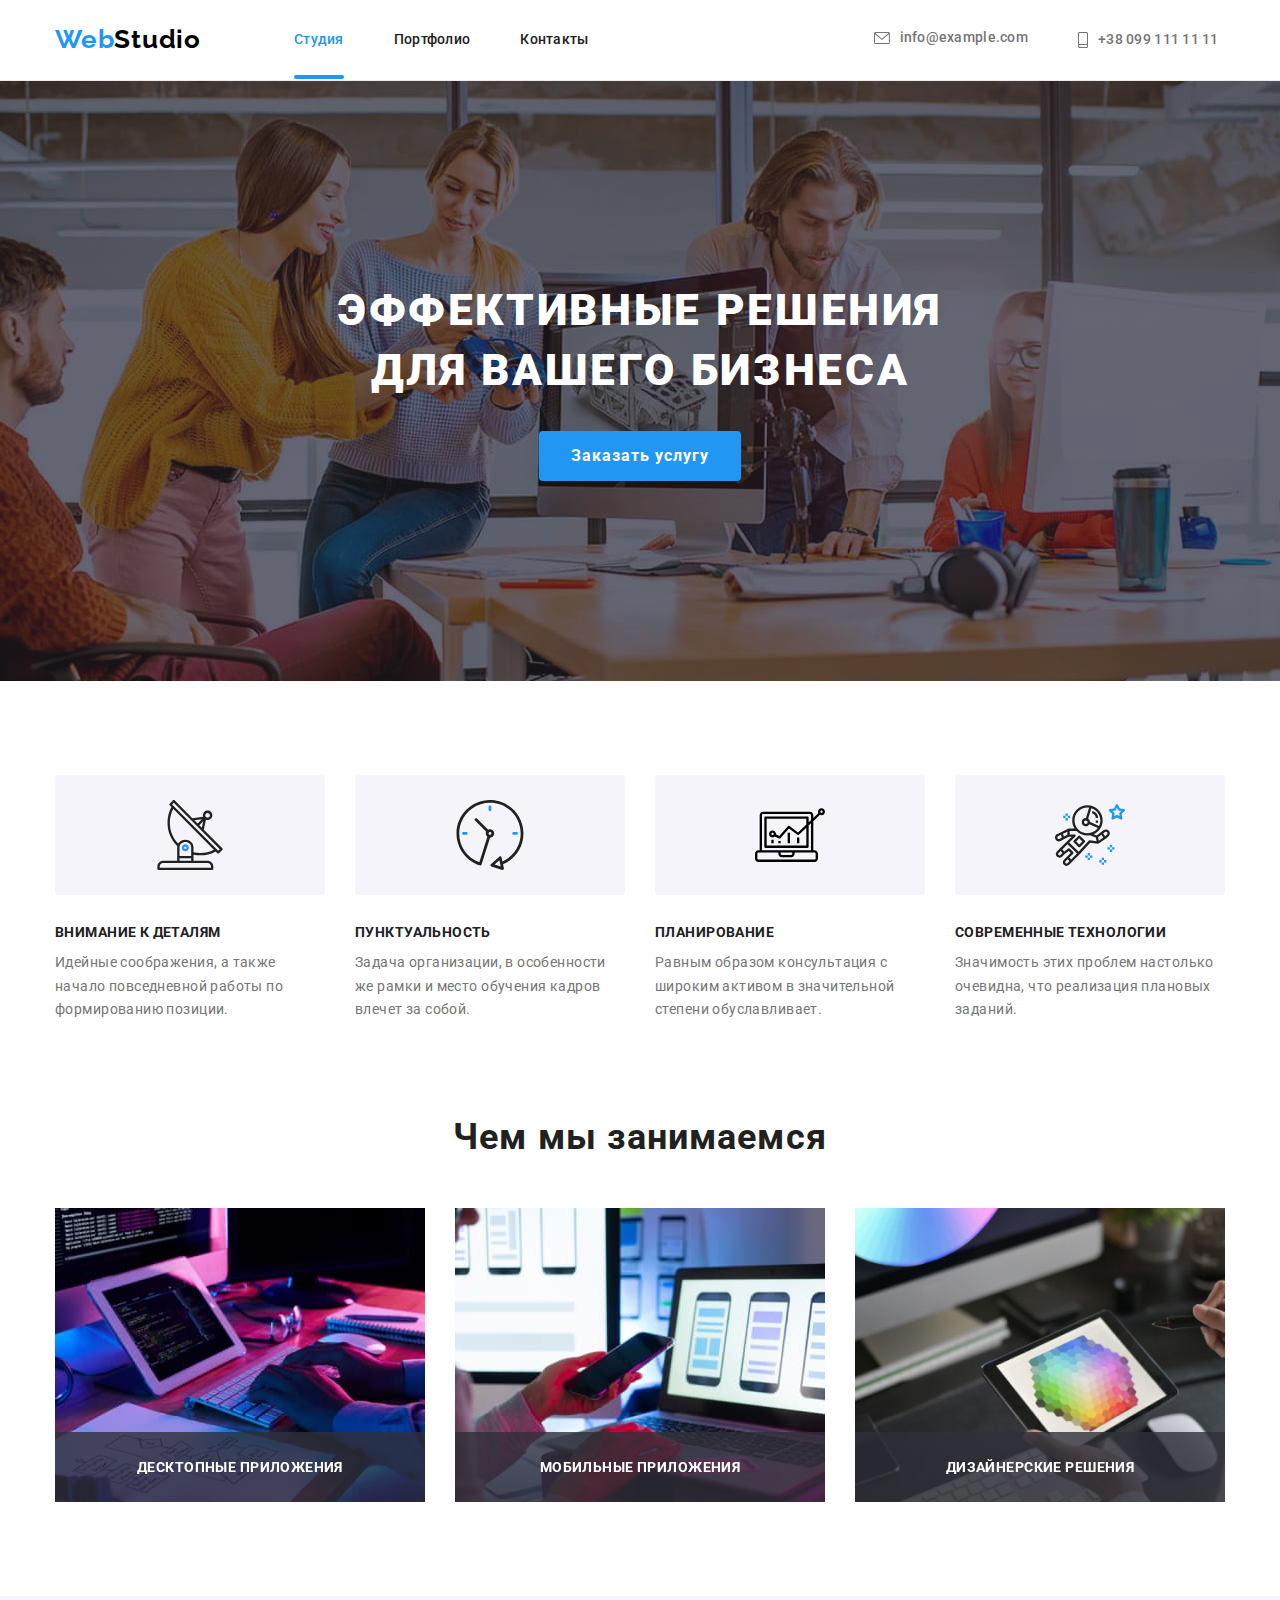
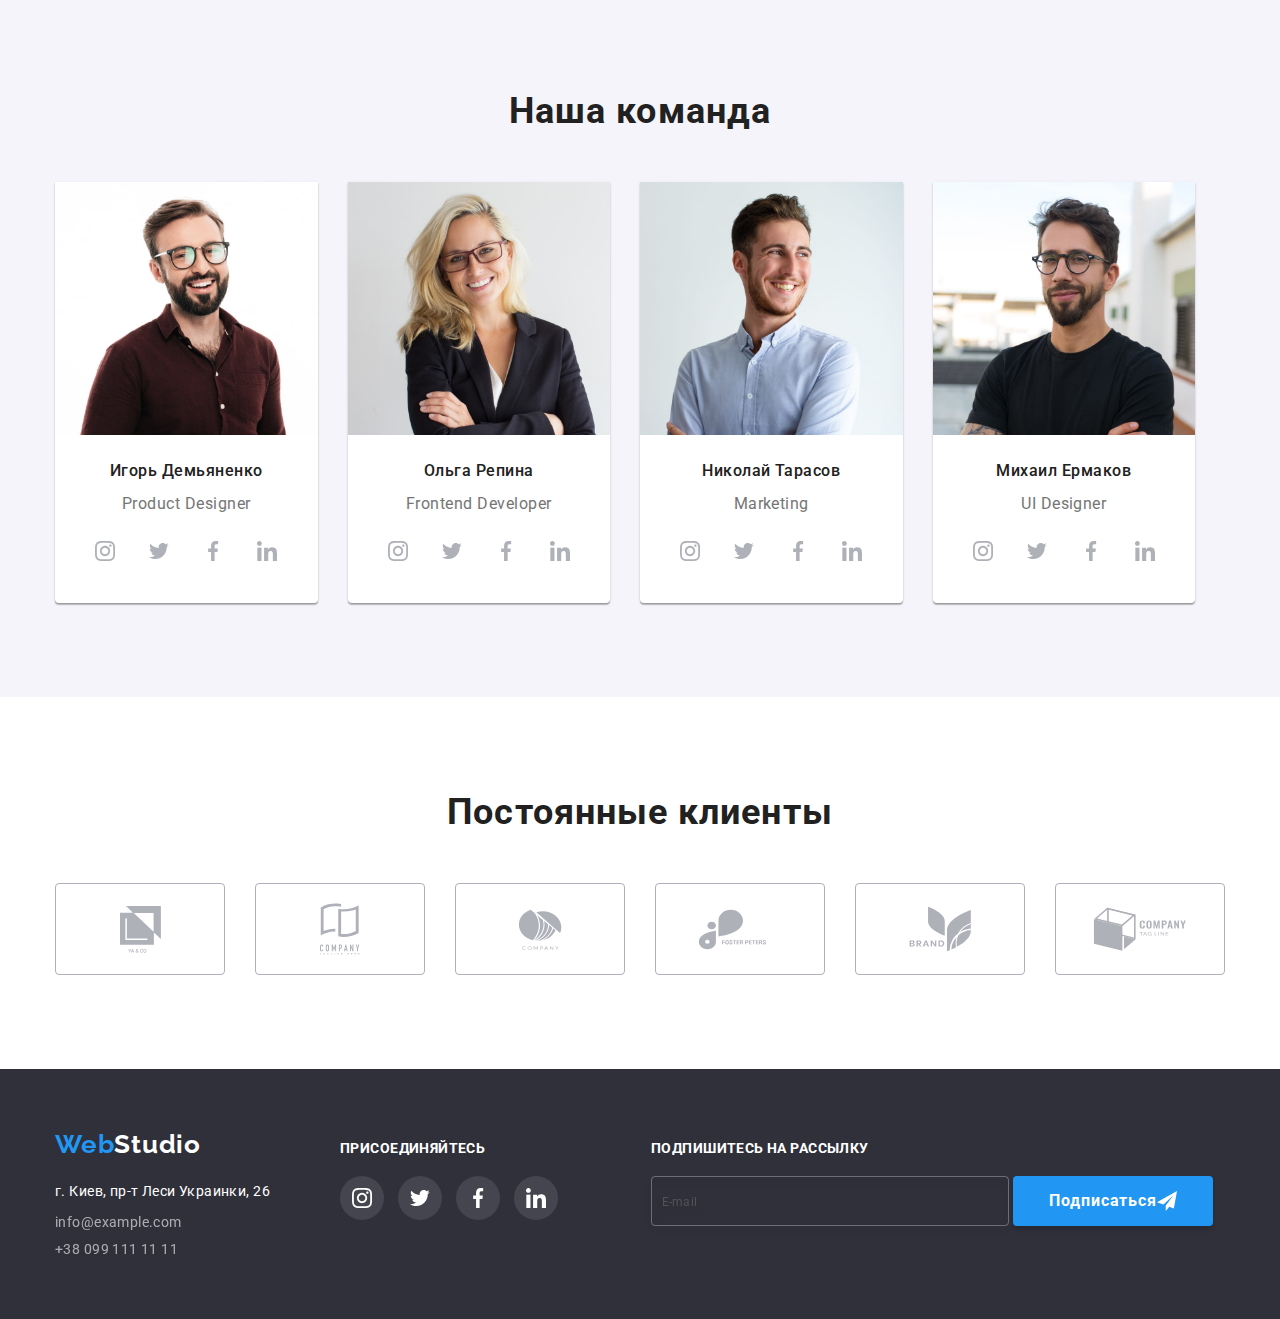
==== commit bfe9a196: "css" ====
--- a/index.html
+++ b/index.html
@@ -19,37 +19,37 @@
     <header>
       <div class="container">
         <a href="./index.html" class="logo"
-          ><span class="logo-one">Web</span
-          ><span class="logo-two">Studio</span></a
+          ><span class="logo__one">Web</span
+          ><span class="logo__two">Studio</span></a
         >
         <nav class="site-nav">
-          <ul class="link-nav list">
-            <li>
-              <a href="./index.html" class="link-nav-studio current item link"
+          <ul class="site-nav__list">
+            <li class="site-nav__item">
+              <a href="./index.html" class="current site-nav__link"
                 >Студия</a
               >
             </li>
-            <li>
-              <a href="./portfolio.html" class="link-nav-portfolio item link"
+            <li class="site-nav__item">
+              <a href="./portfolio.html" class="site-nav__link"
                 >Портфолио</a
               >
             </li>
-            <li><a href="" class="link-nav-contacts item">Контакты</a></li>
+            <li class="site-nav__item"><a href="" class="site-nav__link">Контакты</a></li>
           </ul>
         </nav>
-        <ul class="contact-inf list">
-          <li>
-            <a href="mailto:info@example.com" class="mail link">
-              <svg class="mail-icon" width="16px" height="12px" fill="#757575">
+        <ul class="contact-inf">
+          <li class="contact-inf__list">
+            <a href="mailto:info@example.com" class="contact-inf__link">
+              <svg class="contact-inf__icon" width="16px" height="12px" fill="#757575">
                 <use href="./images/svg_icons/sprite.svg#mailletter"></use>
               </svg>
               info@example.com</a
             >
           </li>
-          <li>
-            <a href="tel:+380991111111" class="number link">
+          <li class="contact-inf__list">
+            <a href="tel:+380991111111" class="contact-inf__link">
               <svg
-                class="number-icon"
+                class="contact-inf__icon"
                 width="10px"
                 height="16px"
                 fill="#757575"
@@ -62,60 +62,50 @@
       </div>
     </header>
     <main>
-
-
-
-
-
-
-      <div class="backdrop is-hidden" data-modal>
+     <div class="backdrop is-hidden" data-modal>
         <div class="modal">
-
-          <div class="area-button-close">
-          <button type="button" class="button-close" data-modal-close>
-            <svg class="close" width="18px" height="18px" fill="#000000">
+          <div class="modal__close">
+          <button type="button" class="button-close modal__button " data-modal-close>
+            <svg class="button-close__icon" width="18px" height="18px" fill="#000000">
               <use href="./images/svg_icons/sprite.svg#close"></use>
             </svg>
           </button>
 </div>
-          <h2 class="modal-title">
+          <h2 class="modal__title">
               Оставьте свои данные, мы вам перезвоним
             </h2>
-            <div class="service-form">
+            <div class="modal__form">
       <form name="service-form" autocomplete="on" novalidate>
-         <div class="modal-name">             
-            <label for="name" class="modal-for-input">Имя </label>
-            <input type="text" name="name" id="name" class="input-one"/>
+         <div class="modal__name">             
+            <label for="name" class="modal__label">Имя </label>
+            <input type="text" name="name" id="name" class="modal__input"/>
           <svg
-            class="modal-icon-form"
+            class="modal__icon"
             width="18px"
             height="18px"
             fill="#212121"
             focusable="false" 
           >
             <use href="./images/svg_icons/sprite.svg#person-black"></use></svg>
-
          </div>
-          
-          <div class="modal-tel">              
-             <label for="tel">Телефон</label>
-              <input type="tel" name="tel" id="tel"
+          <div class="modal__tel">              
+             <label for="tel" class="modal__label">Телефон</label>
+              <input type="tel" name="tel" id="tel" class="modal__input"
             />
             <svg
-            class="modal-icon-form"
+            class="modal__icon"
             width="18px"
             height="18px"
             fill="#212121"
           >
             <use href="./images/svg_icons/sprite.svg#phone-black"></use></svg>
           </div>
-
-          <div class="modal-mail">
-            <label for="mail">Почта</label>
-              <input type="email" name="mail" id="mail" class="input-mail"
+          <div class="modal__mail">
+            <label for="mail" class="modal__label">Почта</label>
+              <input type="email" name="mail" id="mail" class="modal__input"
             />
             <svg
-            class="modal-icon-form"
+            class="modal__icon"
             width="18px"
             height="18px"
             fill="#212121"
@@ -123,195 +113,152 @@
           >
             <use href="./images/svg_icons/sprite.svg#email-black"></use></svg>
           </div>
-            <div class="modal-text">             
-               <label for="comment" class="label-modal-text">
+            <div class="modal__text">             
+               <label for="comment" class="modal__label">
               Комментарий
                 <textarea
                 name="comment"
                 rows="5"
                 placeholder="Введите текст"
-                class="modal-text-textarea"
+                class="modal__textarea"
               ></textarea></label >
-
             </div>
           </form>
             </div>
-        
-        <label class="modal-checkbox"> 
-          <input type="checkbox" name="modal-checkbox" class="modal-checkbox-input visually-hidden">
-          <span class="modal-checkbox-icon"><svg
-          class="agreement-check-icon"
+        <label class="modal__checkbox modal-checkbox"> 
+          <input type="checkbox" name="modal-checkbox" class="modal-checkbox__input visually-hidden">
+          <span class="modal-checkbox__span"><svg
+          class="modal-checkbox__icon"
           width="11px"
           height="8px"
           fill="#ffffff"
         >
           <use href="./images/svg_icons/sprite.svg#vector"></use></svg> 
         </span> 
-          <span class="modal-checkbox-text">Соглашаюсь с рассылкой и принимаю&nbsp <a href="" class="agreement"> Условия договора</a></span>
-       
-
-        
+          <span class="modal-checkbox__text">Соглашаюсь с рассылкой и принимаю&nbsp <a href="" class="modal-checkbox__agreement"> Условия договора</a></span> 
       </label>
-
-      <div class="modal-submit">
-      <button class="submit" type="submit">Отправить</button>
-      </div>
-    
+      <button class="modal__submit" type="submit">Отправить</button>
       </div>
     </div>
-
-
-
-
-
-
-
-
-
-      <section class="main-page-section-one section">
-        <h1 class="section-one-main-title">
+      <section class="section hero-section">
+        <h1 class="hero-section__title">
           Эффективные решения <br />
           для вашего бизнеса
         </h1>
-        <div class="button-main-section">
-          <button data-modal-open type="button" class="button-service">
+          <button data-modal-open type="button" class=" hero-section__button">
             Заказать услугу
           </button>
-        </div>
-
       </section>
-      <section class="main-page-section-two section section-specials">
-        <div class="container">
-          <h2 class="section-two-main-title">Особенности</h2>
-          <ul class="list section-two-list">
-            <li class="section-two-item-one">
-              <div class="antenna">
+      <section class="container section specials-section">
+          <h2 class="specials-section__title">Особенности</h2>
+          <ul class="specials-section__list">
+            <li class="specials-section__item">
+              <div class="specials-section__icon">
                 <svg width="70px" height="70px">
                   <use href="./images/svg_icons/sprite.svg#antenna"></use>
                 </svg>
               </div>
-              <h3 class="section-two-title-one">Внимание к деталям</h3>
-              <p class="section-two-text-one">
+              <h3 class="specials-section__subtitle">Внимание к деталям</h3>
+              <p class="specials-section__text">
                 Идейные соображения, а также начало повседневной работы по
                 формированию позиции.
               </p>
             </li>
-            <li class="section-two-item-two">
-              <div class="clock">
+            <li class="specials-section__item">
+              <div class="specials-section__icon">
                 <svg width="70px" height="70px">
                   <use href="./images/svg_icons/sprite.svg#clock"></use>
                 </svg>
               </div>
-              <h3 class="section-two-title-two">Пунктуальность</h3>
-              <p class="section-two-text-two">
+              <h3 class="specials-section__subtitle">Пунктуальность</h3>
+              <p class="specials-section__text">
                 Задача организации, в особенности же рамки и место обучения
                 кадров влечет за собой.
               </p>
             </li>
-            <li class="section-two-item-three">
-              <div class="diagram">
+            <li class="specials-section__item">
+              <div class="specials-section__icon">
                 <svg width="70px" height="70px">
                   <use href="./images/svg_icons/sprite.svg#diagram"></use>
                 </svg>
               </div>
-              <h3 class="section-two-title-three">Планирование</h3>
-              <p class="section-two-text-three">
+              <h3 class="specials-section__subtitle">Планирование</h3>
+              <p class="specials-section__text">
                 Равным образом консультация с широким активом в значительной
                 степени обуславливает.
               </p>
             </li>
-            <li class="section-two-item-four">
-              <div class="astronaut">
+            <li class="specials-section__item">
+              <div class="specials-section__icon">
                 <svg width="70px" height="70px">
                   <use href="./images/svg_icons/sprite.svg#astronaut"></use>
                 </svg>
               </div>
-              <h3 class="section-two-title-four">Современные технологии</h3>
-              <p class="section-two-text-four">
+              <h3 class="specials-section__subtitle">Современные технологии</h3>
+              <p class=" specials-section__text">
                 Значимость этих проблем настолько очевидна, что реализация
                 плановых заданий.
               </p>
             </li>
           </ul>
-        </div>
       </section>
-      <section class="main-page-section-three section-what-we-doing section">
-        <div class="container">
-          <h2 class="section-three-main-title">Чем мы занимаемся</h2>
-          <ul class="list">
-            <li class="main-img-one">
-              <div class="product-thumb">
+      <section class=" section container services-section" >
+          <h2 class="services-section__title">Чем мы занимаемся</h2>
+          <ul class="services-section__list">
+            <li class="services-section__item">
                 <img
-                  class="section-three-img-one"
                   src="./images/img6(1).jpg"
                   alt="Фото 1 секції"
                   width="370"
                   height="294"
                 />
-                <div class="main-page-foto-action">
-                  <h3>Десктопные приложения</h3>
-                </div>
-              </div>
-            </li>
-
-            <li class="main-img-two">
-              <div class="product-thumb">
+            <h3 class="services-section__subtitle">Десктопные приложения</h3>
+            </li>
+            <li class="services-section__item" >
                 <img
-                  class="section-three-img-three"
                   src="./images/img7(1).jpg"
                   alt="Фото 2 секції"
                   width="370"
                   height="294"
                 />
-                <div class="main-page-foto-action">
-                  <h3>Мобильные приложения</h3>
-                </div>
-              </div>
-            </li>
-            <li class="main-img-three">
-              <div class="product-thumb">
+            <h3 class="services-section__subtitle">Мобильные приложения</h3>
+            </li>
+            <li class="services-section__item">
                 <img
-                  class="section-three-img-two"
                   src="./images/img5(1).jpg"
                   alt="Фото 3 секції"
                   width="370"
                   height="294"
                 />
-                <div class="main-page-foto-action">
-                  <h3>Дизайнерские решения</h3>
-                </div>
-              </div>
+            <h3 class="services-section__subtitle">Дизайнерские решения</h3>
             </li>
           </ul>
-        </div>
       </section>
-      <section class="main-page-section-four section">
+      <section class="section team-section">
         <div class="container">
-          <h2 class="section-four-main-title">Наша команда</h2>
-
-          <ul class="section-four-list list">
-            <li class="list-section-four-img-one">
+          <h2 class="team-section__title">Наша команда</h2>
+          <ul class="team-section__list">
+            <li class="team-section__item item-box">
               <img
-                class="section-four-img-one image"
                 src="./images/img1(1).jpg"
                 alt="Фото 1 секції"
                 width="270"
                 height="260"
               />
-              <div class="section-four-text">
-                <h3 class="section-four-team-name-one">Игорь Демьяненко</h3>
-                <p class="section-four-text-one">Product Designer</p>
+              <div class="team-section__inf">
+                <h3 class="team-section__subtitle">Игорь Демьяненко</h3>
+                <p class="team-section__text">Product Designer</p>
               </div>
               <div class="socials">
                 <a
                   href=""
-                  class="icon-link"
+                  class="socials__link"
                   target="_blank"
                   rel="noopener noreferrer"
                   aria-label="instagram"
                 >
                   <svg
-                    class="instagram team-icon"
+                    class="socials__icon"
                     width="20px"
                     height="20px"
                     fill="#afb1b8"
@@ -320,16 +267,15 @@
                       href="./images/svg_icons/sprite.svg#instagram"
                     ></use></svg
                 ></a>
-
-                <a
-                  href=""
-                  class="icon-link"
+                <a
+                  href=""
+                  class="socials__link"
                   target="_blank"
                   rel="noopener noreferrer"
                   aria-label="twitter"
                 >
                   <svg
-                    class="twitter team-icon"
+                    class="socials__icon"
                     width="20px"
                     height="20px"
                     fill="#afb1b8"
@@ -338,28 +284,27 @@
                       href="./images/svg_icons/sprite.svg#twitter"
                     ></use></svg
                 ></a>
-
-                <a
-                  href=""
-                  class="icon-link"
+                <a
+                  href=""
+                  class="socials__link"
                   target="_blank"
                   rel="noopener noreferrer"
                   aria-label="facebook"
                 >
-                  <svg class="facebook team-icon" width="20px" height="20px">
+                  <svg class="socials__icon" width="20px" height="20px">
                     <use
                       href="./images/svg_icons/sprite.svg#facebook"
                     ></use></svg
                 ></a>
                 <a
                   href=""
-                  class="icon-link"
+                  class="socials__link"
                   target="_blank"
                   rel="noopener noreferrer"
                   aria-label="linkedin"
                 >
                   <svg
-                    class="linkedin team-icon"
+                    class="socials__icon"
                     width="20px"
                     height="20px"
                     fill="#afb1b8"
@@ -370,30 +315,27 @@
                 ></a>
               </div>
             </li>
-
-            <li>
+            <li class="team-section__item item-box">
               <img
-                class="section-four-img-two image"
                 src="./images/img3(1).jpg"
                 alt="Фото 2 секції"
                 width="270"
                 height="260"
               />
-
-              <div class="section-four-text">
-                <h3 class="section-four-team-name-two">Ольга Репина</h3>
-                <p class="section-four-text-two">Frontend Developer</p>
+              <div class="team-section__inf">
+                <h3 class="team-section__subtitle">Ольга Репина</h3>
+                <p class="team-section__text">Frontend Developer</p>
               </div>
               <div class="socials">
                 <a
                   href=""
-                  class="icon-link"
+                  class="socials__link"
                   target="_blank"
                   rel="noopener noreferrer"
                   aria-label="instagram"
                 >
                   <svg
-                    class="instagram team-icon"
+                    class="socials__icon"
                     width="20px"
                     height="20px"
                     fill="#afb1b8"
@@ -402,16 +344,15 @@
                       href="./images/svg_icons/sprite.svg#instagram"
                     ></use></svg
                 ></a>
-
-                <a
-                  href=""
-                  class="icon-link"
+                <a
+                  href=""
+                  class="socials__link"
                   target="_blank"
                   rel="noopener noreferrer"
                   aria-label="twitter"
                 >
                   <svg
-                    class="twitter team-icon"
+                    class="socials__icon"
                     width="20px"
                     height="20px"
                     fill="#afb1b8"
@@ -420,28 +361,27 @@
                       href="./images/svg_icons/sprite.svg#twitter"
                     ></use></svg
                 ></a>
-
-                <a
-                  href=""
-                  class="icon-link"
+                <a
+                  href=""
+                  class="socials__link"
                   target="_blank"
                   rel="noopener noreferrer"
                   aria-label="facebook"
                 >
-                  <svg class="facebook team-icon" width="20px" height="20px">
+                  <svg class="socials__icon" width="20px" height="20px">
                     <use
                       href="./images/svg_icons/sprite.svg#facebook"
                     ></use></svg
                 ></a>
                 <a
                   href=""
-                  class="icon-link"
+                  class="socials__link"
                   target="_blank"
                   rel="noopener noreferrer"
                   aria-label="linkedin"
                 >
                   <svg
-                    class="linkedin team-icon"
+                    class="socials__icon"
                     width="20px"
                     height="20px"
                     fill="#afb1b8"
@@ -452,29 +392,27 @@
                 ></a>
               </div>
             </li>
-
-            <li>
+            <li class="team-section__item item-box">
               <img
-                class="section-four-img-three image"
                 src="./images/img2(1).jpg"
                 alt="Фото 3 секції"
                 width="270"
                 height="260"
               />
-              <div class="section-four-text">
-                <h3 class="section-four-team-name-three">Николай Тарасов</h3>
-                <p class="section-four-text-three">Marketing</p>
+              <div class="team-section__inf">
+                <h3 class="team-section__subtitle">Николай Тарасов</h3>
+                <p class="team-section__text">Marketing</p>
               </div>
               <div class="socials">
                 <a
                   href=""
-                  class="icon-link"
+                  class="socials__link"
                   target="_blank"
                   rel="noopener noreferrer"
                   aria-label="instagram"
                 >
                   <svg
-                    class="instagram team-icon"
+                    class="socials__icon"
                     width="20px"
                     height="20px"
                     fill="#afb1b8"
@@ -483,16 +421,15 @@
                       href="./images/svg_icons/sprite.svg#instagram"
                     ></use></svg
                 ></a>
-
-                <a
-                  href=""
-                  class="icon-link"
+                <a
+                  href=""
+                  class="socials__link"
                   target="_blank"
                   rel="noopener noreferrer"
                   aria-label="twitter"
                 >
                   <svg
-                    class="twitter team-icon"
+                    class="socials__icon"
                     width="20px"
                     height="20px"
                     fill="#afb1b8"
@@ -501,28 +438,27 @@
                       href="./images/svg_icons/sprite.svg#twitter"
                     ></use></svg
                 ></a>
-
-                <a
-                  href=""
-                  class="icon-link"
+                <a
+                  href=""
+                  class="socials__link"
                   target="_blank"
                   rel="noopener noreferrer"
                   aria-label="facebook"
                 >
-                  <svg class="facebook team-icon" width="20px" height="20px">
+                  <svg class="socials__icon" width="20px" height="20px">
                     <use
                       href="./images/svg_icons/sprite.svg#facebook"
                     ></use></svg
                 ></a>
                 <a
                   href=""
-                  class="icon-link"
+                  class="socials__link"
                   target="_blank"
                   rel="noopener noreferrer"
                   aria-label="linkedin"
                 >
                   <svg
-                    class="linkedin team-icon"
+                    class="socials__icon"
                     width="20px"
                     height="20px"
                     fill="#afb1b8"
@@ -533,28 +469,27 @@
                 ></a>
               </div>
             </li>
-            <li>
+            <li class="team-section__item item-box">
               <img
-                class="section-four-img-four image"
                 src="./images/img4(1).jpg"
                 alt="Фото 4 секції"
                 width="270"
                 height="260"
               />
-              <div class="section-four-text">
-                <h3 class="section-four-team-name-four">Михаил Ермаков</h3>
-                <p class="section-four-text-four">UI Designer</p>
+              <div class="team-section__inf">
+                <h3 class="team-section__subtitle">Михаил Ермаков</h3>
+                <p class="team-section__text">UI Designer</p>
               </div>
               <div class="socials">
                 <a
                   href=""
-                  class="icon-link"
+                  class="socials__link"
                   target="_blank"
                   rel="noopener noreferrer"
                   aria-label="instagram"
                 >
                   <svg
-                    class="instagram team-icon"
+                    class="socials__icon"
                     width="20px"
                     height="20px"
                     fill="#afb1b8"
@@ -563,16 +498,15 @@
                       href="./images/svg_icons/sprite.svg#instagram"
                     ></use></svg
                 ></a>
-
-                <a
-                  href=""
-                  class="icon-link"
+                <a
+                  href=""
+                  class="socials__link"
                   target="_blank"
                   rel="noopener noreferrer"
                   aria-label="twitter"
                 >
                   <svg
-                    class="twitter team-icon"
+                    class="socials__icon"
                     width="20px"
                     height="20px"
                     fill="#afb1b8"
@@ -581,28 +515,27 @@
                       href="./images/svg_icons/sprite.svg#twitter"
                     ></use></svg
                 ></a>
-
-                <a
-                  href=""
-                  class="icon-link"
+                <a
+                  href=""
+                  class="socials__link"
                   target="_blank"
                   rel="noopener noreferrer"
                   aria-label="facebook"
                 >
-                  <svg class="facebook team-icon" width="20px" height="20px">
+                  <svg class="socials__icon" width="20px" height="20px">
                     <use
                       href="./images/svg_icons/sprite.svg#facebook"
                     ></use></svg
                 ></a>
                 <a
                   href=""
-                  class="icon-link"
+                  class="socials__link"
                   target="_blank"
                   rel="noopener noreferrer"
                   aria-label="linkedin"
                 >
                   <svg
-                    class="linkedin team-icon"
+                    class="socials__icon"
                     width="20px"
                     height="20px"
                     fill="#afb1b8"
@@ -616,20 +549,19 @@
           </ul>
         </div>
       </section>
-      <section class="main-page-section-five section">
-        <h2 class="section-five-main-title">Постоянные клиенты</h2>
-
-        <ul>
-          <li>
+      <section class="section container customers-section">
+        <h2 class="customers-section__title">Постоянные клиенты</h2>
+        <ul class="customers-section__list">
+          <li class="customers-section__item">
             <a
               href=""
-              class="icon-link-company"
+              class="customers-section__link"
               target="_blank"
               rel="noopener noreferrer"
               aria-label="company1"
             >
               <svg
-                class="company1 company-icon"
+                class="customers-section__icon"
                 width="41px"
                 height="47px"
                 fill="#afb1b8"
@@ -637,16 +569,16 @@
                 <use href="./images/svg_icons/sprite.svg#company1"></use></svg
             ></a>
           </li>
-          <li>
+          <li class="customers-section__item">
             <a
               href=""
-              class="icon-link-company"
+              class="customers-section__link"
               target="_blank"
               rel="noopener noreferrer"
               aria-label="company2"
             >
               <svg
-                class="company2 company-icon"
+                class="customers-section__icon"
                 width="40px"
                 height="52px"
                 fill="#afb1b8"
@@ -654,16 +586,16 @@
                 <use href="./images/svg_icons/sprite.svg#company2"></use></svg
             ></a>
           </li>
-          <li>
+          <li class="customers-section__item">
             <a
               href=""
-              class="icon-link-company"
+              class="customers-section__link"
               target="_blank"
               rel="noopener noreferrer"
               aria-label="company3"
             >
               <svg
-                class="company3 company-icon"
+                class="customers-section__icon"
                 width="44px"
                 height="41px"
                 fill="#afb1b8"
@@ -671,16 +603,16 @@
                 <use href="./images/svg_icons/sprite.svg#company3"></use></svg
             ></a>
           </li>
-          <li>
+          <li class="customers-section__item">
             <a
               href=""
-              class="icon-link-company"
+              class="customers-section__link"
               target="_blank"
               rel="noopener noreferrer"
               aria-label="company4"
             >
               <svg
-                class="company4 company-icon"
+                class="customers-section__icon"
                 width="85px"
                 height="41px"
                 fill="#afb1b8"
@@ -688,16 +620,16 @@
                 <use href="./images/svg_icons/sprite.svg#company4"></use></svg
             ></a>
           </li>
-          <li>
+          <li class="customers-section__item">
             <a
               href=""
-              class="icon-link-company"
+              class="customers-section__link"
               target="_blank"
               rel="noopener noreferrer"
               aria-label="company5"
             >
               <svg
-                class="company5 company-icon"
+                class="customers-section__icon"
                 width="63px"
                 height="46px"
                 fill="#afb1b8"
@@ -705,16 +637,16 @@
                 <use href="./images/svg_icons/sprite.svg#company5"></use></svg
             ></a>
           </li>
-          <li>
+          <li class="customers-section__item">
             <a
               href=""
-              class="icon-link-company"
+              class="customers-section__link"
               target="_blank"
               rel="noopener noreferrer"
               aria-label="company6"
             >
               <svg
-                class="company6 company-icon"
+                class="customers-section__icon"
                 width="94px"
                 height="44px"
                 fill="#afb1b8"
@@ -725,32 +657,31 @@
         </ul>
       </section>
     </main>
-
     <!--Футер -->
-    <footer class="info-block">
-      <div class="container">
-        <div class="footer-contacts">
-          <a href="./index.html" class="logo-last"
-            ><span class="logo-last-one">Web</span
-            ><span class="logo-last-two">Studio</span></a
+    <footer>
+      <div class="container footer_container">
+        <div class="info-block">
+          <a href="./index.html" class="info-block__logo logo-footer"
+            ><span class="logo-footer__one">Web</span
+            ><span class="logo-footer__two">Studio</span></a
           >
-          <address>
-            <ul>
-              <li>
+          <address class="info-block__address">
+            <ul class="info-block__list">
+              <li class="info-block__item">
                 <a
                   href="https://www.google.com/maps/place/Lesi+Ukrainky+Blvd,+26,+Kyiv,+02000/@50.4265807,30.5383858,17z/data=!3m1!4b1!4m5!3m4!1s0x40d4cf0e033ecbe9:0x57a4dffefec77da0!8m2!3d50.4265807!4d30.5383858"
-                  class="info-address"
+                  class="info-block__street"
                 >
                   г. Киев, пр-т Леси Украинки, 26</a
                 >
               </li>
-              <li>
-                <a href="mailto:info@example.com" class="mail-two"
+              <li class="info-block__item">
+                <a href="mailto:info@example.com" class="info-block__link"
                   >info@example.com</a
                 >
               </li>
-              <li>
-                <a href="tel:+380991111111" class="number-two">
+              <li class="info-block__item">
+                <a href="tel:+380991111111" class="info-block__link">
                   +38 099 111 11 11
                 </a>
               </li>
@@ -758,18 +689,18 @@
           </address>
         </div>
         <div class="socials-footer">
-          <h3 class="socials-footer-tittle">Присоединяйтесь</h3>
-          <ul>
-            <li>
+          <h3 class="socials-footer__subtitle">Присоединяйтесь</h3>
+          <ul class="socials-footer__list">
+            <li class="socials-footer__item">
               <a
                 href=""
-                class="icon-link-footer"
+                class="socials-footer__link"
                 target="_blank"
                 rel="noopener noreferrer"
                 aria-label="instagram"
               >
                 <svg
-                  class="instagram team-icon-footer"
+                  class="socials-footer__icon"
                   width="20px"
                   height="20px"
                   fill="#afb1b8"
@@ -779,16 +710,16 @@
                   ></use></svg
               ></a>
             </li>
-            <li>
+            <li class="socials-footer__item">
               <a
                 href=""
-                class="icon-link-footer"
+                class="socials-footer__link"
                 target="_blank"
                 rel="noopener noreferrer"
                 aria-label="twitter"
               >
                 <svg
-                  class="twitter team-icon-footer"
+                  class="socials-footer__icon"
                   width="20px"
                   height="20px"
                   fill="#afb1b8"
@@ -796,32 +727,32 @@
                   <use href="./images/svg_icons/sprite.svg#twitter"></use></svg
               ></a>
             </li>
-            <li>
+            <li class="socials-footer__item">
               <a
                 href=""
-                class="icon-link-footer"
+                class="socials-footer__link"
                 target="_blank"
                 rel="noopener noreferrer"
                 aria-label="facebook"
               >
                 <svg
-                  class="facebook team-icon-footer"
+                  class="socials-footer__icon"
                   width="20px"
                   height="20px"
                 >
                   <use href="./images/svg_icons/sprite.svg#facebook"></use></svg
               ></a>
             </li>
-            <li>
+            <li class="socials-footer__item">
               <a
                 href=""
-                class="icon-link-footer"
+                class="socials-footer__link"
                 target="_blank"
                 rel="noopener noreferrer"
                 aria-label="linkedin"
               >
                 <svg
-                  class="linkedin team-icon-footer"
+                  class="socials-footer__icon"
                   width="20px"
                   height="20px"
                   fill="#afb1b8"
@@ -832,20 +763,19 @@
           </ul>
         </div>
         <div class="subscription">
-          <h3>Подпишитесь на рассылку</h3>
-          <ul>
-            <li>
-              <div clas="subscription-form">
-                <label for="email-subscription">
-                  <input type="email" name="email-subscription" id="email-subscription" placeholder="E-mail" class="email-subscription-form" />
+          <h3 class="subscription__subtitle">Подпишитесь на рассылку</h3>
+          <ul class="subscription__list">
+            <li class="subscription__item">
+              <form clas="subscription__form">
+                <label for="email-subscription" class=" subscription__mail">
+                  <input type="email" name="email-subscription" id="email-subscription" placeholder="E-mail" class="subscription__input"/>
                 </label>
-              </div>
+              </form>
            </li>
-           <li>
-          <div class="button-email">
-          <button type="button" href="" class="button-subscription"> <span class="sub">Подписаться</span>
+           <li class="subscription__item">
+          <button type="button" href="" class="subscription__button"> <span class="sub">Подписаться</span>
             <svg
-              class="icon-footer-subscription"
+              class="subscription__icon"
               width="20px"
               height="20px"
               fill="#ffffff"
@@ -853,11 +783,10 @@
               <use href="./images/svg_icons/sprite.svg#icon-send"></use></svg
             >
           </button>
-         </div>
          </li>
          </ul>
         </div>
     </footer>
     <script src="./js/modal.js"></script>
   </body>
-</html>
+</html>--- a/css/style.css
+++ b/css/style.css
@@ -5,7 +5,12 @@
   --main-color: #ffffff;
 }
 
-/* body*/
+/* 
+===============
+body
+===============
+*/
+
 body {
   color: var(--title-color);
   font-family: "Roboto", sans-serif;
@@ -29,6 +34,9 @@
   padding: 0;
 }
 
+li {
+  list-style-type: none;
+}
 .container {
   width: 1200px;
   padding-left: 15px;
@@ -43,17 +51,304 @@
   height: auto;
 }
 
-/*header*/
+/*
+=============
+modal
+=============
+*/
+.backdrop {
+  position: fixed;
+  top: 0;
+  left: 0;
+  width: 100%;
+  height: 100%;
+  background: rgba(0, 0, 0, 0.2);
+  transition-duration: 250ms;
+  transition-timing-function: cubic-bezier(0.4, 0, 0.2, 1);
+}
+
+.is-hidden {
+  opacity: 0;
+  pointer-events: none;
+}
+
+.modal {
+  position: absolute;
+  top: 50%;
+  left: 50%;
+  transform: translate(-50%, -50%);
+  width: 528px;
+  height: 581px;
+  background-color: var(--main-color);
+  box-shadow: 0px 1px 3px rgba(0, 0, 0, 0.12), 0px 1px 1px rgba(0, 0, 0, 0.14),
+    0px 2px 1px rgba(0, 0, 0, 0.2);
+  border-radius: 4px;
+}
+
+.modal__button {
+  display: flex;
+  align-items: center;
+  justify-content: center;
+  width: 30px;
+  height: 30px;
+  background-color: var(--main-color);
+  border-radius: 50%;
+  color: #000000;
+  border: 1px solid rgba(0, 0, 0, 0.1);
+  appearance: none;
+  cursor: pointer;
+  margin-top: 8px;
+  margin-right: 8px;
+  transition-property: color, background-color;
+  transition-duration: 250ms;
+  transition-timing-function: cubic-bezier(0.4, 0, 0.2, 1);
+}
+
+.modal__close {
+  display: flex;
+  justify-content: end;
+}
+
+.modal__button:hover .button-close__icon,
+.modal__button:focus .button-close__icon {
+  color: var(--link-color);
+}
+
+.modal__button:hover,
+.modal__button:focus {
+  border-color: var(--link-color);
+}
+
+.button-close__icon {
+  fill: currentColor;
+}
+
+.modal__name,
+.modal__tel,
+.modal__mail {
+  position: relative;
+  outline: none;
+}
+
+.modal__input {
+  display: block;
+  padding-left: 42px;
+  margin-bottom: 10px;
+  width: 100%;
+  height: 40px;
+  border: 1px solid rgba(33, 33, 33, 0.2);
+  border-radius: 4px;
+  outline: none;
+}
+.modal__icon {
+  position: absolute;
+  width: 18px;
+  height: 18px;
+  fill: #212121;
+  top: 50%;
+  left: 12px;
+  display: inline-block;
+  align-items: center;
+  cursor: pointer;
+}
+
+.modal__title {
+  font-weight: 700;
+  font-size: 20px;
+  line-height: 1.15;
+  text-align: center;
+  letter-spacing: 0.03em;
+  color: #212121;
+}
+
+.modal__name,
+.modal__tel,
+.modal__mail,
+.modal__text {
+  font-size: 12px;
+  line-height: 1.166;
+  letter-spacing: 0.01em;
+  color: #757575;
+}
+
+.modal__input {
+  transition-property: fill, border;
+  transition-duration: 250ms;
+  transition-timing-function: cubic-bezier(0.4, 0, 0.2, 1);
+}
+
+.modal__label {
+  display: flex;
+  flex-direction: column;
+  margin-bottom: 4px;
+}
+
+::placeholder {
+  font-size: 12px;
+  line-height: 1.166;
+  letter-spacing: 0.01em;
+  color: rgba(117, 117, 117, 0.5);
+}
+
+.modal__textarea {
+  padding: 12px 16px;
+  font-size: 14px;
+  line-height: 1.71;
+  letter-spacing: 0.03em;
+  resize: none;
+  outline: none;
+}
+
+.modal__input:hover,
+.modal__input:focus {
+  border: 1px solid #2196f3;
+}
+
+.modal__input:hover + .modal__icon,
+.modal__input:focus + .modal__icon {
+  fill: var(--link-color);
+}
+
+.modal__textarea {
+  margin-bottom: 10px;
+  width: 100%;
+  height: 120px;
+  border: 1px solid rgba(33, 33, 33, 0.2);
+  border-radius: 4px;
+  transition-property: border;
+  transition-duration: 250ms;
+  transition-timing-function: cubic-bezier(0.4, 0, 0.2, 1);
+}
+
+.modal__textarea:hover,
+.modal__textarea:focus {
+  border: 1px solid #2196f3;
+}
+
+.modal__mail:focus-within {
+  color: var(--link-color);
+}
+
+.modal__mail {
+  transition-property: fill, border;
+  transition-duration: 250ms;
+  transition-timing-function: cubic-bezier(0.4, 0, 0.2, 1);
+}
+
+.modal-checkbox {
+  display: flex;
+  justify-content: center;
+  align-items: center;
+  margin-top: 20px;
+}
+
+.modal-checkbox__span {
+  display: flex;
+  align-items: center;
+  justify-content: center;
+  width: 16px;
+  height: 15px;
+  border-radius: 2px;
+  outline: 2px solid #212121;
+  outline-offset: -2px;
+}
+
+.modal-checkbox__icon {
+  display: flex;
+  justify-content: center;
+}
+
+.modal-checkbox__input:checked + .modal-checkbox__span {
+  outline-color: var(--link-color);
+  background-color: var(--link-color);
+}
+
+.checkbox-icon {
+  fill: transparent;
+}
+
+.modal-checkbox__input:checked + .modal-checkbox__span > .modal-checkbox__icon {
+  fill: var(--main-color);
+}
+
+.visually-hidden {
+  position: absolute;
+  width: 1px;
+  height: 1px;
+  margin: -1px;
+  border: 0;
+  padding: 0;
+  white-space: nowrap;
+  clip-path: inset(100%);
+  clip: rect(0 0 0 0);
+  overflow: hidden;
+}
+
+.modal__form {
+  width: 448px;
+  height: 342px;
+  margin-left: 40px;
+  margin-top: 12px;
+}
+
+.modal-checkbox__text {
+  font-size: 14px;
+  line-height: 1.71;
+  letter-spacing: 0.03em;
+  color: #757575;
+  padding-left: 10px;
+}
+
+.modal-checkbox__agreement {
+  font-size: 14px;
+  line-height: 1.71;
+  letter-spacing: 0.03em;
+  text-decoration-line: underline;
+  color: #2196f3;
+}
+
+.modal__submit {
+  background: var(--link-color);
+  border-radius: 4px;
+  font-weight: 700;
+  font-size: 16px;
+  line-height: 1.88;
+  font-family: inherit;
+  letter-spacing: 0.06em;
+  color: var(--main-color);
+  border: 0;
+  appearance: none;
+  cursor: pointer;
+  padding: 10px 55px;
+
+  transition-property: background-color;
+  transition-duration: 250ms;
+  transition-timing-function: cubic-bezier(0.4, 0, 0.2, 1);
+  margin-left: 151px;
+  margin-top: 30px;
+}
+
+.modal__submit:hover,
+.modal__submit:focus {
+  background-color: #188ce8;
+}
+
+/*==============
+header
+=================*/
+
 header {
   border-bottom: 1px solid #ececec;
 }
 
-header div {
-  display: flex;
-  align-items: center;
-}
-
-/*logo*/
+header .container {
+  display: flex;
+  align-items: center;
+}
+
+/*=============
+logo
+===============*/
 .logo {
   text-decoration: none;
   font-family: "Raleway";
@@ -65,30 +360,27 @@
   margin-right: 93px;
 }
 
-.logo-one {
+.logo__one {
   color: var(--link-color);
 }
-.logo-two {
+.logo__two {
   color: #000000;
 }
 
-/*navigation*/
+/*============
+navigation
+==========*/
 
 .site-nav {
-  /* margin-right: 331px;*/
   margin-right: 285px;
 }
 
-li {
-  list-style-type: none;
-}
-
-ul.link-nav li a.current {
+.site-nav__item .current {
   color: var(--link-color);
   position: relative;
 }
 
-ul.link-nav li a.current::after {
+.site-nav__item .current::after {
   content: "";
   position: absolute;
   bottom: 0;
@@ -99,7 +391,7 @@
   background: var(--link-color);
 }
 
-.link-nav,
+.site-nav__list,
 .contact-inf {
   font-weight: 500;
   font-size: 14px;
@@ -108,18 +400,16 @@
   display: flex;
 }
 
-nav ul li {
+.site-nav__item {
   padding-right: 50px;
 }
 
-nav ul li:last-child {
+.site-nav__item:last-child {
   padding-right: 0;
 }
 
-.contact-inf li a,
-.link-nav-studio,
-.link-nav-portfolio,
-.link-nav-contacts {
+.contact-inf__link,
+.site-nav__link {
   padding-top: 32px;
   padding-bottom: 32px;
 }
@@ -135,26 +425,20 @@
   padding-bottom: 25px;
 }
 
-.contact-inf li {
+.contact-inf__list {
   padding-right: 50px;
 }
 
-.contact-inf li:last-child {
+.contact-inf__list:last-child {
   padding-right: 0;
 }
 
-.link-nav-studio:hover,
-.link-nav-portfolio:hover,
-.link-nav-contacts:hover,
-.link-nav-studio:focus,
-.link-nav-portfolio:focus,
-.link-nav-contacts:focus {
+.site-nav__link:hover,
+.site-nav__link:focus {
   color: var(--link-color);
 }
 
-.link-nav-portfolio,
-.link-nav-contacts,
-.link-nav-studio {
+.site-nav__link {
   text-decoration: none;
   color: var(--title-color);
   transition-property: color;
@@ -162,8 +446,7 @@
   transition-timing-function: cubic-bezier(0.4, 0, 0.2, 1);
 }
 
-.mail,
-.number {
+.contact-inf__link {
   text-decoration: none;
   font-weight: 500;
   font-size: 14px;
@@ -174,34 +457,32 @@
   transition-duration: 250ms;
   transition-timing-function: cubic-bezier(0.4, 0, 0.2, 1);
 }
-.mail:hover,
-.number:hover,
-.mail:focus,
-.number:focus {
+.contact-inf__link:hover,
+.contact-inf__link:focus {
   color: var(--link-color);
 }
 
-.mail-icon,
-.number-icon {
+.contact-inf__icon {
   margin-right: 10px;
   fill: currentColor;
 }
 
-/*fist section*/
+/*
+===============
+fist section
+===============
+*/
 
 .section {
   padding-top: 94px;
   padding-bottom: 94px;
 }
 
-.main-page-section-one {
+.hero-section {
   background-color: #2f303a;
   text-align: center;
   padding-top: 200px;
   padding-bottom: 200px;
-}
-
-.main-page-section-one {
   background-image: linear-gradient(
       to right,
       rgba(47, 48, 58, 0.4),
@@ -215,16 +496,17 @@
   margin-left: auto;
 }
 
-.section-one-main-title {
+.hero-section__title {
   font-weight: 900;
   font-size: 44px;
   line-height: 1.36;
   letter-spacing: 0.06em;
   text-transform: uppercase;
   color: var(--main-color);
-}
-
-.button-service {
+  padding-bottom: 30px;
+}
+
+.hero-section__button {
   background: var(--link-color);
   border-radius: 4px;
   font-weight: 700;
@@ -241,38 +523,39 @@
   transition-duration: 250ms;
   transition-timing-function: cubic-bezier(0.4, 0, 0.2, 1);
 }
-.button-service:hover,
-.button-service:focus {
+.hero-section__button:hover,
+.hero-section__button:focus {
   background-color: #188ce8;
 }
 
-.button-main-section {
-  padding-top: 30px;
-}
-
-/*second section*/
-
-.main-page-section-two ul li {
+/*
+===============
+second section
+===============
+*/
+
+.specials-section__item {
   width: 270px;
   margin-right: 30px;
 }
 
-.main-page-section-two ul li:last-child {
+.specials-section {
+  padding-bottom: 47px;
+}
+
+.specials-section__item:last-child {
   margin-right: 0;
 }
 
-.section-two-main-title {
+.specials-section__title {
   display: none;
 }
 
-.list {
-  display: flex;
-}
-
-.section-two-title-one,
-.section-two-title-two,
-.section-two-title-three,
-.section-two-title-four {
+.specials-section__list {
+  display: flex;
+}
+
+.specials-section__subtitle {
   font-weight: 700;
   font-size: 14px;
   line-height: 1.14;
@@ -282,20 +565,14 @@
   padding-bottom: 10px;
 }
 
-.section-two-text-one,
-.section-two-text-two,
-.section-two-text-three,
-.section-two-text-four {
+.specials-section__text {
   font-size: 14px;
   line-height: 1.71;
   letter-spacing: 0.03em;
   color: var(--text-color);
 }
 
-.antenna,
-.diagram,
-.clock,
-.astronaut {
+.specials-section__icon {
   display: flex;
   justify-content: center;
   align-items: center;
@@ -305,21 +582,23 @@
   margin-bottom: 30px;
 }
 
-.section-three-main-title {
+/*
+===============
+third section
+===============
+*/
+
+.services-section__title {
   margin-bottom: 50px;
 }
 
-.section-specials {
-  padding-bottom: 47px;
-}
-
-.section-what-we-doing {
+.services-section {
   padding-top: 47px;
 }
 
-.section-three-main-title,
-.section-four-main-title,
-.section-five-main-title {
+.services-section__title,
+.team-section__title,
+.customers-section__title {
   font-weight: 700;
   font-size: 36px;
   line-height: 1.167;
@@ -328,7 +607,7 @@
   text-align: center;
 }
 
-.main-page-section-three h3 {
+.services-section__subtitle {
   font-weight: 700;
   font-size: 14px;
   line-height: 1.143px;
@@ -336,13 +615,6 @@
   letter-spacing: 0.03em;
   text-transform: uppercase;
   color: var(--main-color);
-}
-
-.product-thumb {
-  position: relative;
-}
-
-.main-page-foto-action {
   position: absolute;
   align-items: center;
   display: flex;
@@ -354,327 +626,52 @@
   background: rgba(47, 48, 58, 0.8);
 }
 
-.button-close {
-  display: flex;
-  align-items: center;
-  justify-content: center;
-  width: 30px;
-  height: 30px;
-  background-color: var(--main-color);
-  border-radius: 50%;
-  color: #000000;
-  border: 1px solid rgba(0, 0, 0, 0.1);
-  appearance: none;
-  cursor: pointer;
-  margin-top: 8px;
-  margin-right: 8px;
-  transition-property: color, background-color;
-  transition-duration: 250ms;
-  transition-timing-function: cubic-bezier(0.4, 0, 0.2, 1);
-}
-
-.area-button-close {
-  display: flex;
-  justify-content: end;
-}
-
-.button-close:hover svg,
-.button-close:focus svg {
-  color: var(--link-color);
-}
-
-.button-close:hover,
-.button-close:focus {
-  border-color: var(--link-color);
-}
-
-.close {
-  fill: currentColor;
-}
-
-.modal {
-  position: absolute;
-  top: 50%;
-  left: 50%;
-  transform: translate(-50%, -50%);
-  width: 528px;
-  height: 581px;
-  background-color: var(--main-color);
-  box-shadow: 0px 1px 3px rgba(0, 0, 0, 0.12), 0px 1px 1px rgba(0, 0, 0, 0.14),
-    0px 2px 1px rgba(0, 0, 0, 0.2);
-  border-radius: 4px;
-}
-
-.modal-name,
-.modal-tel,
-.modal-mail {
+.services-section__item {
   position: relative;
-  outline: none;
-}
-
-.service-form input {
-  display: block;
-  padding-left: 42px;
-  margin-bottom: 10px;
-  width: 100%;
-  height: 40px;
-  border: 1px solid rgba(33, 33, 33, 0.2);
-  border-radius: 4px;
-  outline: none;
-}
-.modal-icon-form {
-  position: absolute;
-  width: 18px;
-  height: 18px;
-  fill: #212121;
-  top: 50%;
-  left: 12px;
-  display: inline-block;
-  align-items: center;
-  cursor: pointer;
-}
-
-.agreement {
-  font-size: 14px;
-  line-height: 1.71;
-  letter-spacing: 0.03em;
-  text-decoration-line: underline;
-  color: #2196f3;
-}
-
-.backdrop {
-  transition-duration: 250ms;
-  transition-timing-function: cubic-bezier(0.4, 0, 0.2, 1);
-}
-
-.backdrop.is-hidden {
-  opacity: 0;
-  pointer-events: none;
-}
-
-.modal-title {
-  font-weight: 700;
-  font-size: 20px;
-  line-height: 1.15;
-  text-align: center;
-  letter-spacing: 0.03em;
-
-  color: #212121;
-}
-
-textarea {
-  resize: none;
-  outline: none;
-}
-
-.modal-name,
-.modal-tel,
-.modal-mail,
-.modal-text {
-  font-size: 12px;
-  line-height: 1.166;
-  letter-spacing: 0.01em;
-  color: #757575;
-}
-
-.service-form input {
-  transition-property: fill, border;
-  transition-duration: 250ms;
-  transition-timing-function: cubic-bezier(0.4, 0, 0.2, 1);
-}
-
-.service-form label {
-  display: flex;
-  flex-direction: column;
-  margin-bottom: 4px;
-}
-
-::placeholder {
-  font-size: 12px;
-  line-height: 1.166;
-  letter-spacing: 0.01em;
-  color: rgba(117, 117, 117, 0.5);
-}
-
-.modal-text-textarea {
-  padding: 12px 16px;
-  font-size: 14px;
-  line-height: 1.71;
-  letter-spacing: 0.03em;
-}
-
-.service-form input:hover,
-.service-form input:focus {
-  border: 1px solid #2196f3;
-}
-
-.service-form input:hover + .modal-icon-form,
-.service-form input:focus + .modal-icon-form {
-  fill: var(--link-color);
-}
-
-.service-form textarea {
-  margin-bottom: 10px;
-  width: 100%;
-  height: 120px;
-  border: 1px solid rgba(33, 33, 33, 0.2);
-  border-radius: 4px;
-}
-
-.modal-text textarea {
-  transition-property: border;
-  transition-duration: 250ms;
-  transition-timing-function: cubic-bezier(0.4, 0, 0.2, 1);
-}
-
-.modal-text textarea:hover,
-.modal-text textarea:focus {
-  border: 1px solid #2196f3;
-}
-
-.modal-mail:focus-within {
-  color: var(--link-color);
-}
-
-.modal-mail {
-  transition-property: fill, border;
-  transition-duration: 250ms;
-  transition-timing-function: cubic-bezier(0.4, 0, 0.2, 1);
-}
-
-.modal-checkbox {
-  display: flex;
-  justify-content: center;
-  align-items: center;
-  margin-top: 20px;
-}
-
-.modal-checkbox-icon {
-  display: flex;
-  align-items: center;
-  justify-content: center;
-  width: 16px;
-  height: 15px;
-  border-radius: 2px;
-  outline: 2px solid #212121;
-  outline-offset: -2px;
-}
-
-.agreement-check-icon {
-  display: flex;
-  justify-content: center;
-}
-
-.modal-checkbox-input:checked + .modal-checkbox-icon {
-  outline-color: var(--link-color);
-  background-color: var(--link-color);
-}
-
-.checkbox-icon {
-  fill: transparent;
-}
-
-.modal-checkbox-input:checked + .modal-checkbox-icon > .agreement-check-icon {
-  fill: var(--main-color);
-}
-
-.visually-hidden {
-  position: absolute;
-  width: 1px;
-  height: 1px;
-  margin: -1px;
-  border: 0;
-  padding: 0;
-  white-space: nowrap;
-  clip-path: inset(100%);
-  clip: rect(0 0 0 0);
-  overflow: hidden;
-}
-
-.service-form {
-  width: 448px;
-  height: 342px;
-  margin-left: 40px;
-  margin-top: 12px;
-}
-
-.modal-checkbox-text {
-  font-size: 14px;
-  line-height: 1.71;
-  letter-spacing: 0.03em;
-  color: #757575;
-  padding-left: 10px;
-}
-
-.submit {
-  background: var(--link-color);
-  border-radius: 4px;
-  font-weight: 700;
-  font-size: 16px;
-  line-height: 1.88;
-  font-family: inherit;
-  letter-spacing: 0.06em;
-  color: var(--main-color);
-  border: 0;
-  appearance: none;
-  cursor: pointer;
-  padding: 10px 55px;
-
-  transition-property: background-color;
-  transition-duration: 250ms;
-  transition-timing-function: cubic-bezier(0.4, 0, 0.2, 1);
-  margin-left: 151px;
-  margin-top: 30px;
-}
-
-.submit:hover,
-.submit:focus {
-  background-color: #188ce8;
-}
-
-.main-page-section-three ul {
-  display: flex;
-}
-
-.main-page-section-three ul li {
+}
+
+.services-section__list {
+  display: flex;
+}
+
+.services-section__item {
   padding-right: 30px;
 }
 
-.main-page-section-three ul li:last-child {
+.services-section__item:last-child {
   padding-right: 0;
 }
 
-.main-page-section-four ul {
-  display: flex;
-}
-
-.main-page-section-four ul li {
-  margin-right: 30px;
-}
-
-.main-page-section-four ul li:last-child {
+/*
+===============
+fourth section
+===============
+*/
+.team-section {
+  background-color: #f5f4fa;
+}
+.team-section__list {
+  display: flex;
+}
+
+.team-section__item:last-child {
   padding-right: 0;
 }
 
-.section-four-main-title {
+.team-section__title {
   margin-bottom: 50px;
 }
-.main-page-section-four {
-  background-color: #f5f4fa;
-}
-
-.section-four-list li {
+
+.team-section__item {
   box-shadow: 0px 1px 3px rgba(0, 0, 0, 0.12), 0px 1px 1px rgba(0, 0, 0, 0.14),
     0px 2px 1px rgba(0, 0, 0, 0.2);
   border-radius: 0px 0px 4px 4px;
   border: 1px solid initial;
   background-color: var(--main-color);
-}
-
-.section-four-team-name-one,
-.section-four-team-name-two,
-.section-four-team-name-three,
-.section-four-team-name-four {
+  margin-right: 30px;
+}
+
+.team-section__subtitle {
   font-weight: 500;
   font-size: 16px;
   line-height: 1.187;
@@ -684,15 +681,12 @@
   margin: 14px;
 }
 
-.section-four-text {
+.team-section__inf {
   padding-bottom: 16px;
   padding-top: 12px;
 }
 
-.section-four-text-one,
-.section-four-text-two,
-.section-four-text-three,
-.section-four-text-four {
+.team-section__text {
   font-size: 16px;
   line-height: 1.187;
   letter-spacing: 0.03em;
@@ -708,7 +702,7 @@
   padding-bottom: 30px;
 }
 
-.icon-link {
+.socials__link {
   display: flex;
   align-items: center;
   justify-content: center;
@@ -722,35 +716,36 @@
   transition-timing-function: cubic-bezier(0.4, 0, 0.2, 1);
 }
 
-.social-link {
-  display: flex;
-  align-items: center;
-}
-
-.team-icon {
+.socials__icon {
   fill: currentColor;
 }
 
-.icon-link:hover,
-.icon-link:focus {
+.socials__link:hover,
+.socials__link:focus {
   background-color: var(--link-color);
 }
 
-.icon-link:hover svg,
-.icon-link:focus svg {
+.socials__link:hover svg,
+.socials__link:focus svg {
   color: #ffffff;
 }
 
-.section-five-main-title {
+/*
+===============
+fifth section
+===============
+*/
+
+.customers-section__title {
   margin-bottom: 50px;
 }
-.main-page-section-five ul {
-  display: flex;
-  align-items: center;
-  justify-content: center;
-}
-
-.main-page-section-five a {
+.customers-section__list {
+  display: flex;
+  align-items: center;
+  justify-content: center;
+}
+
+.customers-section__link {
   display: flex;
   align-items: center;
   justify-content: center;
@@ -758,76 +753,64 @@
   border-radius: 4px;
   width: 170px;
   height: 92px;
-}
-
-.main-page-section-five li {
+  color: #afb1b8;
+}
+
+.customers-section__item {
   margin-right: 30px;
 }
 
-.main-page-section-five li:last-child {
+.customers-section__item:last-child {
   margin-right: 0;
 }
 
-.icon-link-company a {
-  display: flex;
-  align-items: center;
-  justify-content: center;
-  width: 106px;
-  height: 60px;
-}
-
-.icon-link-company {
-  color: #afb1b8;
-}
-
-.company-icon {
+.customers-section__icon {
   fill: currentColor;
-}
-.icon-link-company svg {
-  transition-property: color;
-  transition-duration: 250ms;
-  transition-timing-function: cubic-bezier(0.4, 0, 0.2, 1);
-}
-.icon-link-company {
-  transition-property: border;
-  transition-duration: 250ms;
-  transition-timing-function: cubic-bezier(0.4, 0, 0.2, 1);
-}
-
-.main-page-section-five a:hover,
-.main-page-section-five a:focus {
+  transition-property: color, border;
+  transition-duration: 250ms;
+  transition-timing-function: cubic-bezier(0.4, 0, 0.2, 1);
+}
+
+.customers-section__link:hover,
+.customers-section__link:focus {
   border: 1px solid var(--link-color);
 }
 
-.icon-link-company:hover svg,
-.icon-link-company:focus svg {
+.customers-section__link:hover .customers-section__icon,
+.customers-section__link:focus .customers-section__icon {
   color: var(--link-color);
 }
 
-.info-block {
-  background-color: #2f303a;
-}
-
-/*logo*/
+/*
+==========
+footer
+==========
+*/
+
 footer {
   padding-top: 60px;
   padding-bottom: 60px;
   display: flex;
-}
-
-address {
+  background-color: #2f303a;
+}
+
+.info-block {
+  margin-right: 70px;
+}
+
+.info-block__address {
   margin-top: 20px;
 }
 
-address li {
+.info-block__item {
   margin-bottom: 9px;
 }
 
-address li:last-child {
+.info-block__item:last-child {
   margin-bottom: 0;
 }
 
-.logo-last {
+.info-block__logo {
   text-decoration: none;
   font-family: "Raleway";
   font-weight: 700;
@@ -836,15 +819,14 @@
   letter-spacing: 0.03em;
 }
 
-.logo-last-one {
+.logo-footer__one {
   color: var(--link-color);
 }
-.logo-last-two {
-  color: var(--main-color);
-}
-
-.mail-two,
-.number-two {
+.logo-footer__two {
+  color: var(--main-color);
+}
+
+.info-block__link {
   text-decoration: none;
   font-size: 14px;
   line-height: 1.71px;
@@ -857,7 +839,7 @@
   transition-timing-function: cubic-bezier(0.4, 0, 0.2, 1);
 }
 
-.info-address {
+.info-block__street {
   text-decoration: none;
   font-size: 14px;
   line-height: 1.71;
@@ -868,43 +850,34 @@
   transition-duration: 250ms;
   transition-timing-function: cubic-bezier(0.4, 0, 0.2, 1);
 }
-.mail-two:hover,
-.number-two:hover,
-.info-address:hover,
-.mail-two:focus,
-.number-two:focus,
-.info-address:focus {
+.info-block__link:hover,
+.info-block__street:hover,
+.info-block__link:focus,
+.info-block__street:focus {
   color: var(--link-color);
 }
 
-.footer-contacts {
-  margin-right: 70px;
-}
-
-.socials-footer-tittle {
+.socials-footer__subtitle {
   font-weight: 700;
   font-size: 14px;
   line-height: 1.143;
   letter-spacing: 0.03em;
   text-transform: uppercase;
   color: var(--main-color);
-}
-
-footer .container {
+  margin-bottom: 20px;
+}
+
+.footer_container {
   display: flex;
   align-items: baseline;
 }
 
-.socials-footer-tittle {
-  margin-bottom: 20px;
-}
-
-.socials-footer ul li {
+.socials-footer__item {
   display: inline-block;
   margin-right: 10px;
 }
 
-.socials-footer ul li:last-child {
+.socials-footer__item:last-child {
   margin-right: 0;
 }
 
@@ -912,7 +885,7 @@
   margin-right: 93px;
 }
 
-.icon-link-footer {
+.socials-footer__link {
   display: flex;
   align-items: center;
   justify-content: center;
@@ -926,30 +899,21 @@
   transition-timing-function: cubic-bezier(0.4, 0, 0.2, 1);
 }
 
-.team-icon-footer {
+.socials-footer__icon {
   fill: currentColor;
 }
 
-.icon-link-footer:hover,
-.icon-link-footer:focus {
+.socials-footer__link:hover,
+.socials-footer__link:focus {
   background-color: var(--link-color);
 }
 
-.icon-link-footer:hover svg,
-.icon-link-footer:focus svg {
-  color: var(--main-color);
-}
-
-.backdrop {
-  position: fixed;
-  top: 0;
-  left: 0;
-  width: 100%;
-  height: 100%;
-  background: rgba(0, 0, 0, 0.2);
-}
-
-.subscription h3 {
+.isocials-footer__link:hover .socials-footer__icon,
+.socials-footer__link:focus .socials-footer__icon {
+  color: var(--main-color);
+}
+
+.subscription__subtitle {
   font-weight: 700;
   font-size: 14px;
   line-height: 1.143;
@@ -959,7 +923,7 @@
   margin-bottom: 20px;
 }
 
-.button-subscription {
+.subscription__button {
   font-weight: 700;
   font-size: 16px;
   line-height: 1.88;
@@ -979,7 +943,7 @@
   cursor: pointer;
 }
 
-.email-subscription-form {
+.subscription__input {
   width: 358px;
   height: 50px;
   background-color: transparent;
@@ -994,48 +958,45 @@
   letter-spacing: 0.03em;
 }
 
-.sub {
-  padding-right: 10px;
-}
-.subscription ul li {
+.subscription__item {
   display: inline-block;
 }
 
-.subscription ul {
-  maegin-right: 12px;
-}
-
-/*PORTFOLIO*/
-
-.projects {
+/*
+============
+PORTFOLIO
+============
+*/
+
+.projects__title {
   display: none;
 }
 
-.buttons {
+.project__list-buttons {
   display: flex;
   justify-content: center;
   margin-bottom: 50px;
 }
 
-.buttons li {
+.project__item-buttons {
   margin-right: 8px;
 }
-.buttons li:last-child {
+.project__item-buttons:last-child {
   margin-right: 0;
 }
 
-.portfolio-images {
+.projects__cards {
   flex-wrap: wrap;
   display: flex;
 }
 
-.portfolio-images-text {
+.projects__textbox {
   padding-top: 20px;
   padding-left: 24px;
   padding-bottom: 20px;
 }
 
-.portfolio-images div {
+.projects__textbox {
   background: #ffffff;
   box-sizing: border-box;
   border-bottom: 1px solid #eeeeee;
@@ -1043,35 +1004,33 @@
   border-right: 1px solid #eeeeee;
 }
 
-div .portfolio-images li {
+.projects__item {
   margin-right: 30px;
   margin-bottom: 30px;
-}
-.portfolio-images li {
   transition-property: box-shadow;
   transition-duration: 250ms;
   transition-timing-function: cubic-bezier(0.4, 0, 0.2, 1);
 }
 
-.portfolio-images li:hover,
-.portfolio-images li:focus {
+.projects__item:hover,
+.projects__item:focus {
   box-shadow: 0px 1px 1px rgba(0, 0, 0, 0.12), 0px 4px 4px rgba(0, 0, 0, 0.06),
     1px 4px 6px rgba(0, 0, 0, 0.16);
 }
 
-.portfolio-images li:nth-child(3n) {
+.projects__item:nth-child(3n) {
   margin-right: 0;
 }
 
-.portfolio-images li:nth-last-child(-n + 3) {
+.projects__item:nth-last-child(-n + 3) {
   margin-bottom: 0;
 }
 
-.overlay-image-portfolio p {
+.projects__overlay-text {
   background-color: rgba(33, 150, 243, 0.9);
 }
 
-.overlay-image-portfolio {
+.projects__overlay {
   position: relative;
   width: 370px;
   height: 294px;
@@ -1080,13 +1039,13 @@
   overflow: hidden;
 }
 
-.overlay-image-portfolio:hover p {
+.projects__overlay:hover .projects__overlay-text {
   background-color: rgba(33, 150, 243, 0.9);
   transform: translateY(0);
   opacity: 1;
 }
 
-.overlay-image-portfolio p {
+.projects__overlay-text {
   position: absolute;
   bottom: 0;
   left: 0;
@@ -1105,11 +1064,7 @@
   transform: translatey(100%);
 }
 
-.button-all,
-.button-site,
-.button-app,
-.button-design,
-.button-marketing {
+.project__button {
   background: #f5f4fa;
   border-radius: 4px;
   font-weight: 500;
@@ -1128,29 +1083,13 @@
   transition-timing-function: cubic-bezier(0.4, 0, 0.2, 1);
 }
 
-.button-app:hover,
-.button-all:hover,
-.button-site:hover,
-.button-design:hover,
-.button-marketing:hover,
-.button-app:focus,
-.button-all:focus,
-.button-site:focus,
-.button-design:focus,
-.button-marketing:focus {
+.project__button:hover,
+.project__button:focus {
   background-color: var(--link-color);
   color: var(--main-color);
 }
 
-.project-one,
-.project-two,
-.project-three,
-.project-four,
-.project-five,
-.project-six,
-.project-seven,
-.project-eight,
-.project-nine {
+.projects__name {
   font-weight: 700;
   font-size: 18px;
   line-height: 2;
@@ -1158,15 +1097,7 @@
   color: var(--title-color);
 }
 
-.project-one-text,
-.project-two-text,
-.project-three-text,
-.project-four-text,
-.project-five-text,
-.project-six-text,
-.project-seven-text,
-.project-eight-text,
-.project-nine-text {
+.projects__text {
   font-size: 16px;
   line-height: 1.88;
   letter-spacing: 0.03em;
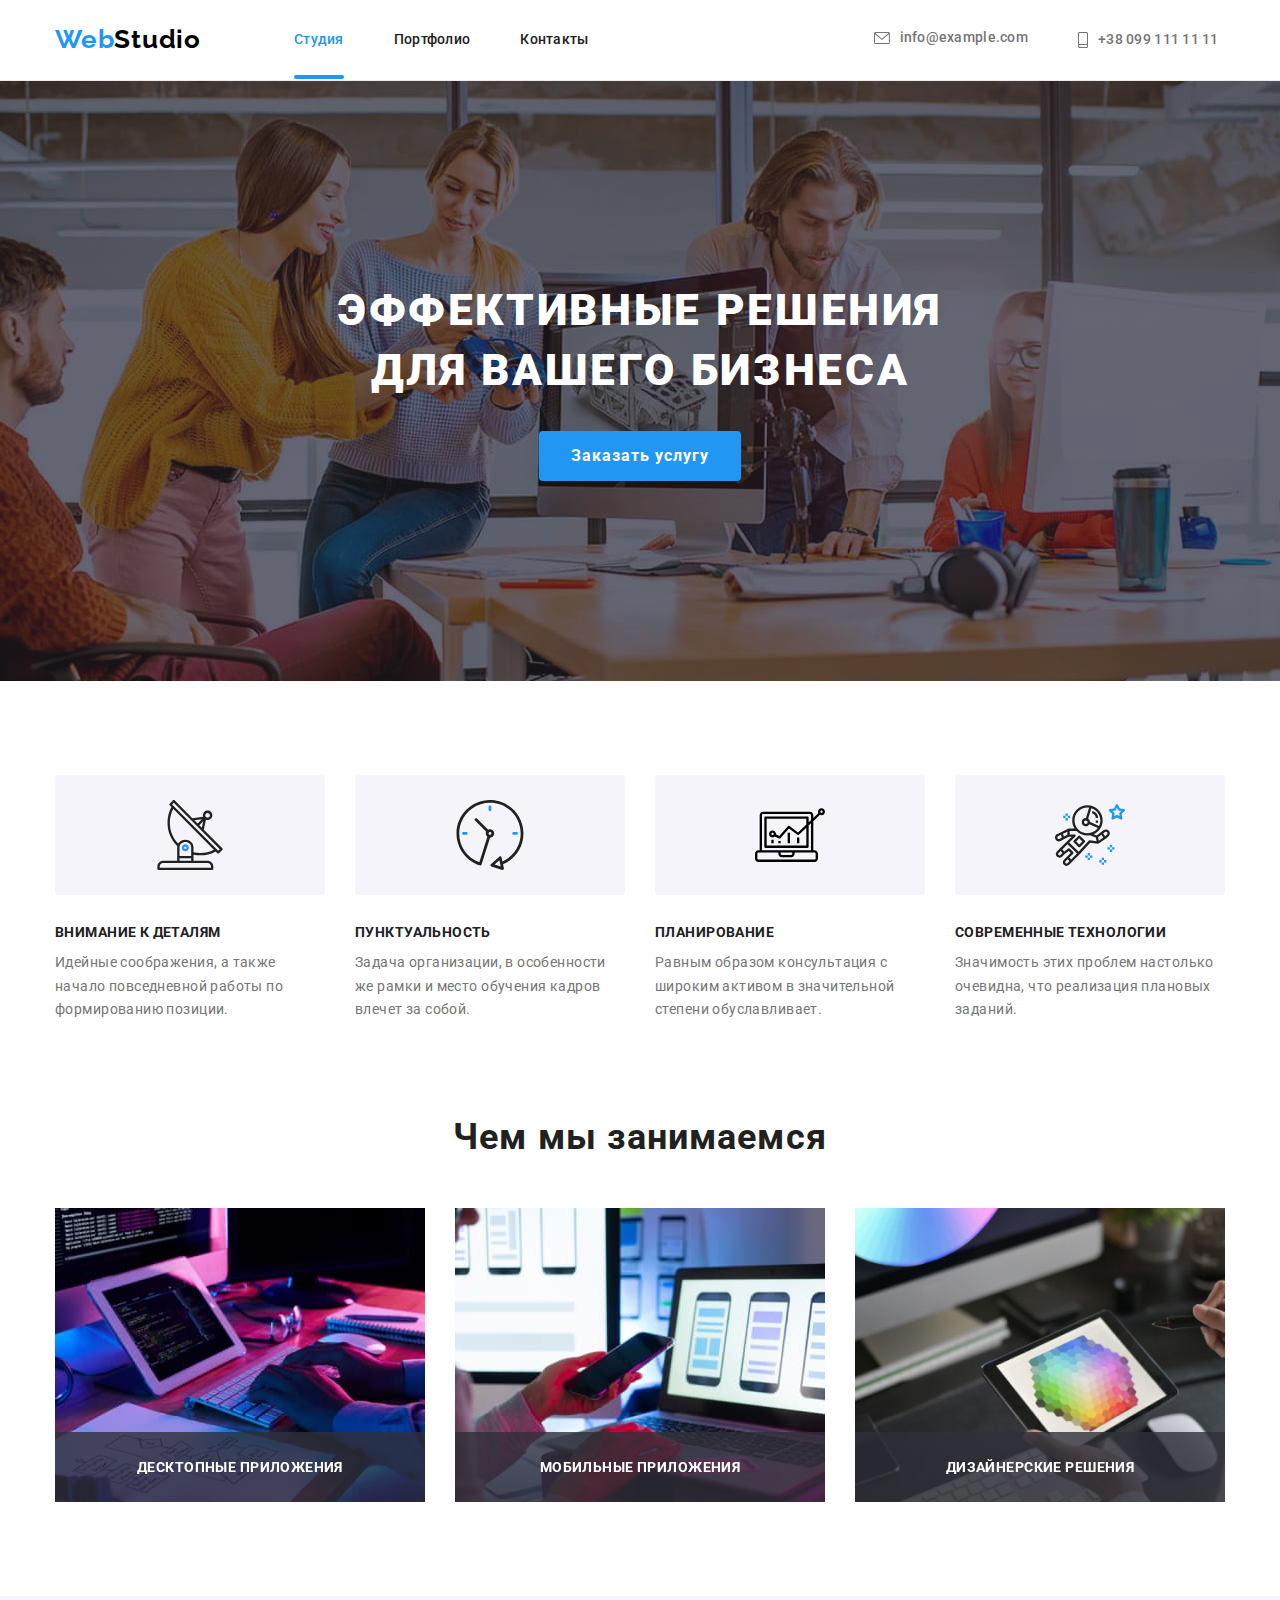
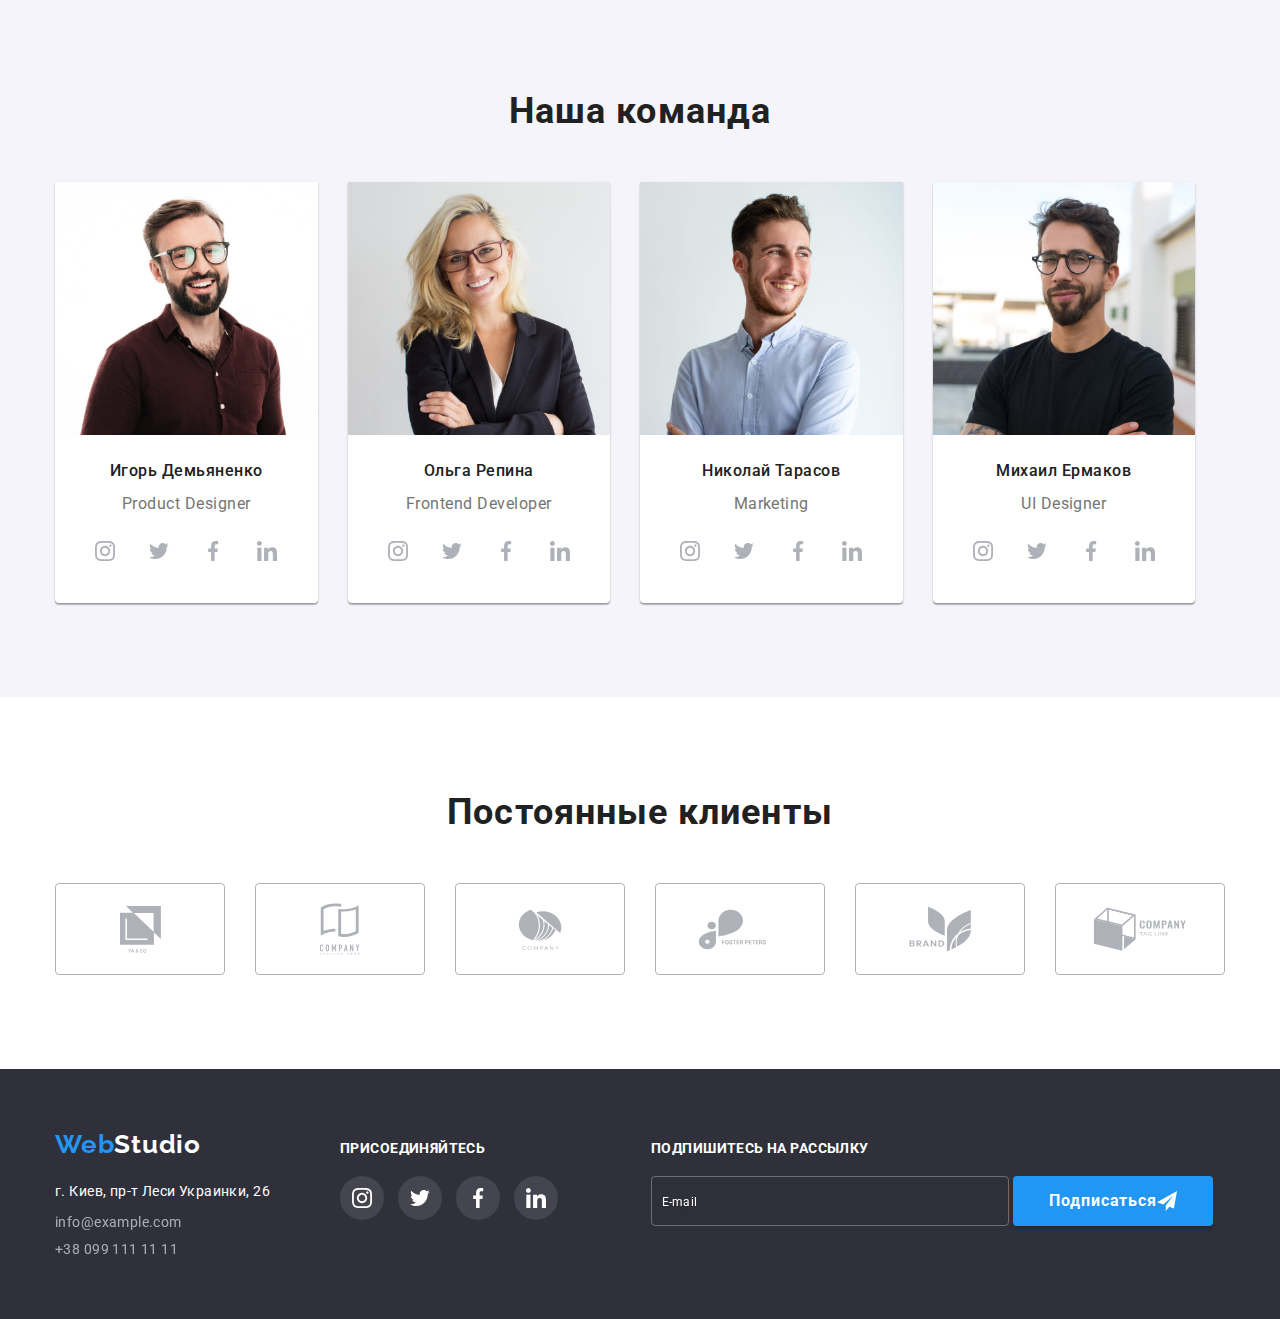
==== commit d8b81bd5: "css" ====
--- a/index.html
+++ b/index.html
@@ -70,7 +70,7 @@
               <use href="./images/svg_icons/sprite.svg#close"></use>
             </svg>
           </button>
-</div>
+     </div>
           <h2 class="modal__title">
               Оставьте свои данные, мы вам перезвоним
             </h2>
--- a/css/style.css
+++ b/css/style.css
@@ -3,6 +3,15 @@
   --title-color: #212121;
   --text-color: #757575;
   --main-color: #ffffff;
+  --background-color: rgba(0, 0, 0, 0.2);
+  --modal-button-color: #000000;
+  --background-hover-color: #188ce8;
+  --placeholder-color: color: rgba(117, 117, 117, 0.5);
+  --border-bottom-color:#ececec;
+  --specials-icon-color:#f5f4fa;
+  --socials-link-color: #afb1b8;
+  --footer-hero-background-color: #2f303a;
+  --overlay-color: rgba(33, 150, 243, 0.9);
 }
 
 /* 
@@ -62,7 +71,7 @@
   left: 0;
   width: 100%;
   height: 100%;
-  background: rgba(0, 0, 0, 0.2);
+  background: var(--background-color);
   transition-duration: 250ms;
   transition-timing-function: cubic-bezier(0.4, 0, 0.2, 1);
 }
@@ -93,7 +102,7 @@
   height: 30px;
   background-color: var(--main-color);
   border-radius: 50%;
-  color: #000000;
+  color: var(--modal-button-color);
   border: 1px solid rgba(0, 0, 0, 0.1);
   appearance: none;
   cursor: pointer;
@@ -144,7 +153,7 @@
   position: absolute;
   width: 18px;
   height: 18px;
-  fill: #212121;
+  fill: var(--title-color);
   top: 50%;
   left: 12px;
   display: inline-block;
@@ -158,7 +167,7 @@
   line-height: 1.15;
   text-align: center;
   letter-spacing: 0.03em;
-  color: #212121;
+  color: var(--title-color);
 }
 
 .modal__name,
@@ -168,7 +177,7 @@
   font-size: 12px;
   line-height: 1.166;
   letter-spacing: 0.01em;
-  color: #757575;
+  color: var(--text-color);
 }
 
 .modal__input {
@@ -187,7 +196,7 @@
   font-size: 12px;
   line-height: 1.166;
   letter-spacing: 0.01em;
-  color: rgba(117, 117, 117, 0.5);
+  color: var(--placeholder-color);
 }
 
 .modal__textarea {
@@ -201,7 +210,7 @@
 
 .modal__input:hover,
 .modal__input:focus {
-  border: 1px solid #2196f3;
+  border: 1px solid var(--link-color);
 }
 
 .modal__input:hover + .modal__icon,
@@ -222,7 +231,7 @@
 
 .modal__textarea:hover,
 .modal__textarea:focus {
-  border: 1px solid #2196f3;
+  border: 1px solid var(--link-color);
 }
 
 .modal__mail:focus-within {
@@ -249,7 +258,7 @@
   width: 16px;
   height: 15px;
   border-radius: 2px;
-  outline: 2px solid #212121;
+  outline: 2px solid var(--title-color);
   outline-offset: -2px;
 }
 
@@ -295,7 +304,7 @@
   font-size: 14px;
   line-height: 1.71;
   letter-spacing: 0.03em;
-  color: #757575;
+  color: var(--text-color);
   padding-left: 10px;
 }
 
@@ -304,7 +313,7 @@
   line-height: 1.71;
   letter-spacing: 0.03em;
   text-decoration-line: underline;
-  color: #2196f3;
+  color: var(--link-color);
 }
 
 .modal__submit {
@@ -330,7 +339,7 @@
 
 .modal__submit:hover,
 .modal__submit:focus {
-  background-color: #188ce8;
+  background-color: var(--background-hover-color);
 }
 
 /*==============
@@ -338,7 +347,7 @@
 =================*/
 
 header {
-  border-bottom: 1px solid #ececec;
+  border-bottom: 1px solid var(--border-bottom-color);
 }
 
 header .container {
@@ -364,7 +373,7 @@
   color: var(--link-color);
 }
 .logo__two {
-  color: #000000;
+  color: var(--modal-button-color);
 }
 
 /*============
@@ -479,7 +488,7 @@
 }
 
 .hero-section {
-  background-color: #2f303a;
+  background-color: var(--footer-hero-background-color);
   text-align: center;
   padding-top: 200px;
   padding-bottom: 200px;
@@ -525,7 +534,7 @@
 }
 .hero-section__button:hover,
 .hero-section__button:focus {
-  background-color: #188ce8;
+  background-color: var(--background-hover-color);
 }
 
 /*
@@ -576,7 +585,7 @@
   display: flex;
   justify-content: center;
   align-items: center;
-  background-color: #f5f4fa;
+  background-color: var(--specials-icon-color);
   height: 120px;
   border-radius: 4px;
   margin-bottom: 30px;
@@ -648,7 +657,7 @@
 ===============
 */
 .team-section {
-  background-color: #f5f4fa;
+  background-color: var(--specials-icon-color);
 }
 .team-section__list {
   display: flex;
@@ -710,7 +719,7 @@
   height: 44px;
   background-color: var(--main-color);
   border-radius: 50%;
-  color: #afb1b8;
+  color: var(--socials-link-color);
   transition-property: color, background-color;
   transition-duration: 250ms;
   transition-timing-function: cubic-bezier(0.4, 0, 0.2, 1);
@@ -727,7 +736,7 @@
 
 .socials__link:hover svg,
 .socials__link:focus svg {
-  color: #ffffff;
+  color: var(--main-color);
 }
 
 /*
@@ -749,11 +758,11 @@
   display: flex;
   align-items: center;
   justify-content: center;
-  border: 1px solid #afb1b8;
+  border: 1px solid var(--socials-link-color);
   border-radius: 4px;
   width: 170px;
   height: 92px;
-  color: #afb1b8;
+  color: var(--socials-link-color);
 }
 
 .customers-section__item {
@@ -791,7 +800,7 @@
   padding-top: 60px;
   padding-bottom: 60px;
   display: flex;
-  background-color: #2f303a;
+  background-color: var(--footer-hero-background-color);
 }
 
 .info-block {
@@ -919,7 +928,7 @@
   line-height: 1.143;
   letter-spacing: 0.03em;
   text-transform: uppercase;
-  color: #ffffff;
+  color: var(--main-color);
   margin-bottom: 20px;
 }
 
@@ -934,8 +943,8 @@
   text-align: center;
   justify-content: center;
   letter-spacing: 0.06em;
-  color: #ffffff;
-  background: #2196f3;
+  color: var(--main-color);
+  background: var(--link-color);
   box-shadow: 0px 4px 4px rgba(0, 0, 0, 0.15);
   border-radius: 4px;
   border: 0;
@@ -997,7 +1006,7 @@
 }
 
 .projects__textbox {
-  background: #ffffff;
+  background: var(--main-color);
   box-sizing: border-box;
   border-bottom: 1px solid #eeeeee;
   border-left: 1px solid #eeeeee;
@@ -1027,7 +1036,7 @@
 }
 
 .projects__overlay-text {
-  background-color: rgba(33, 150, 243, 0.9);
+  background-color: var(--overlay-color);
 }
 
 .projects__overlay {
@@ -1040,7 +1049,7 @@
 }
 
 .projects__overlay:hover .projects__overlay-text {
-  background-color: rgba(33, 150, 243, 0.9);
+  background-color: var(--overlay-color);
   transform: translateY(0);
   opacity: 1;
 }
@@ -1065,7 +1074,7 @@
 }
 
 .project__button {
-  background: #f5f4fa;
+  background: var(--specials-icon-color);
   border-radius: 4px;
   font-weight: 500;
   font-size: 16px;
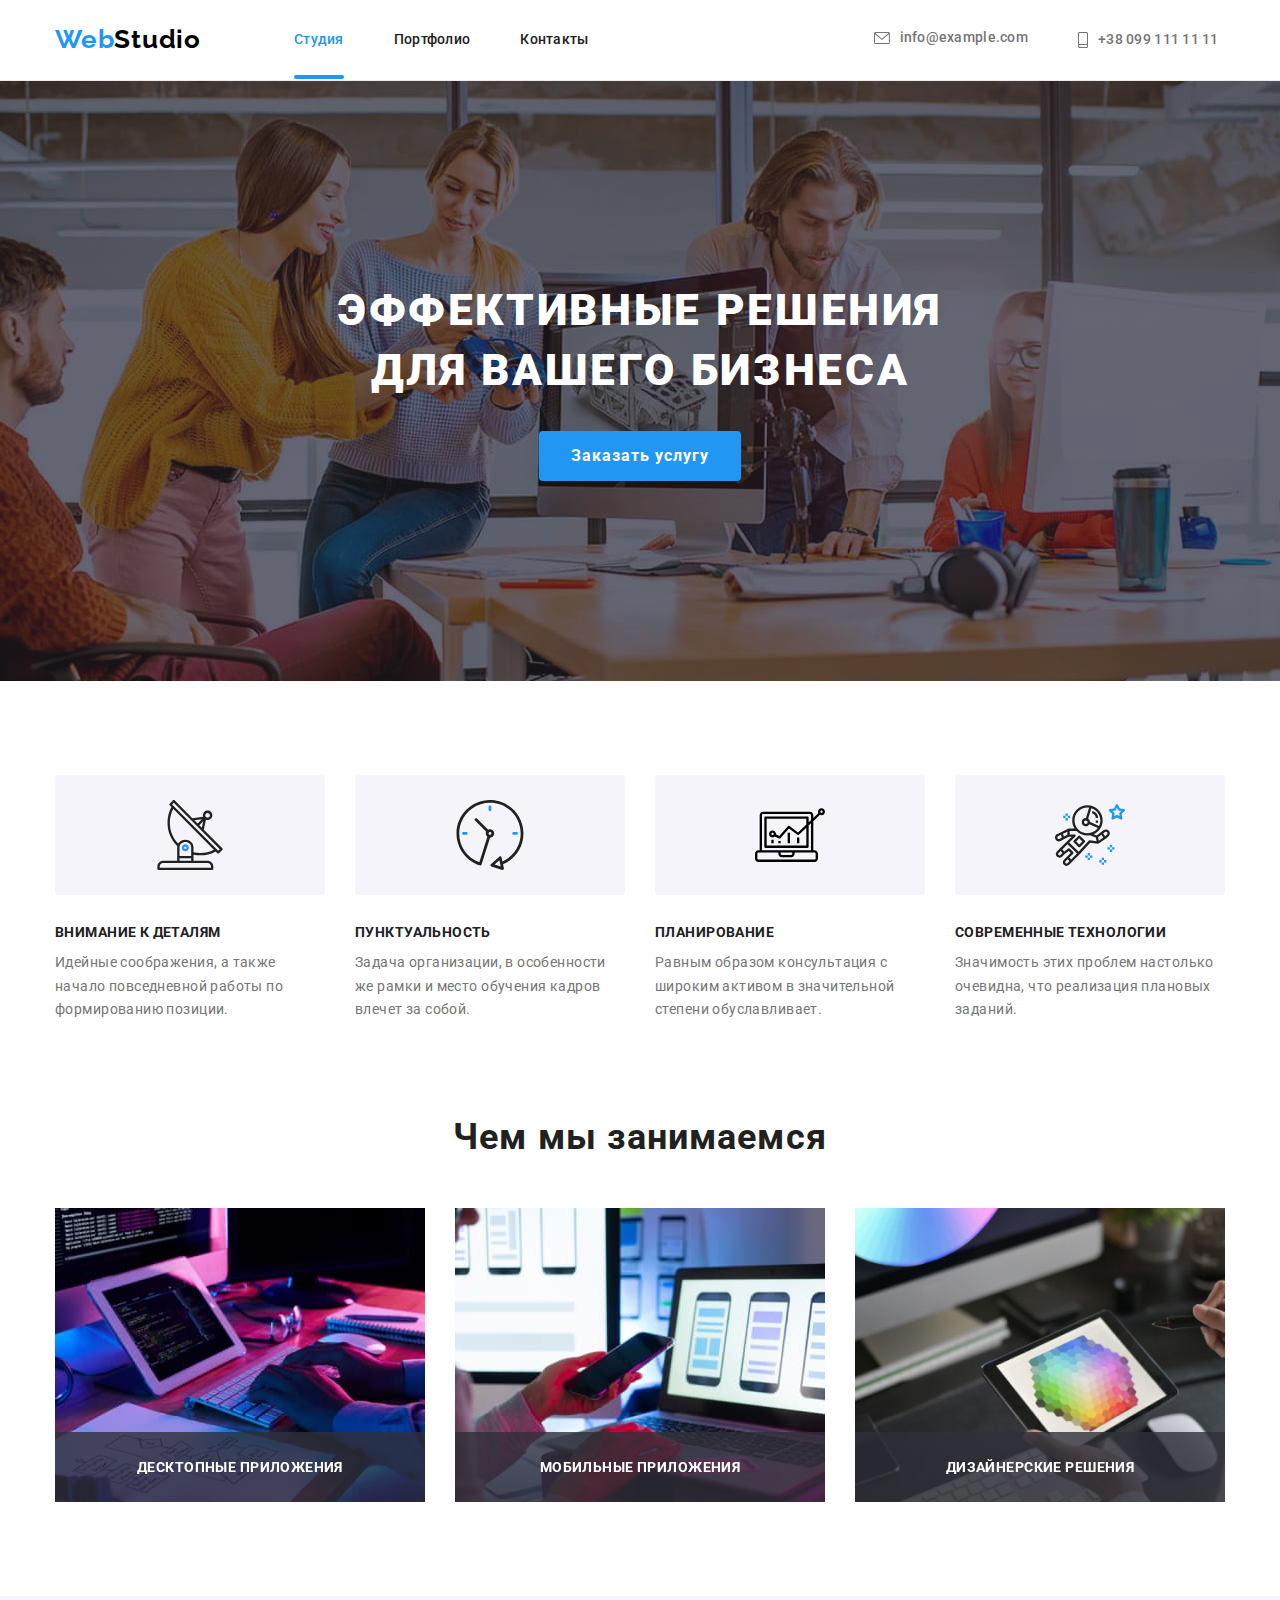
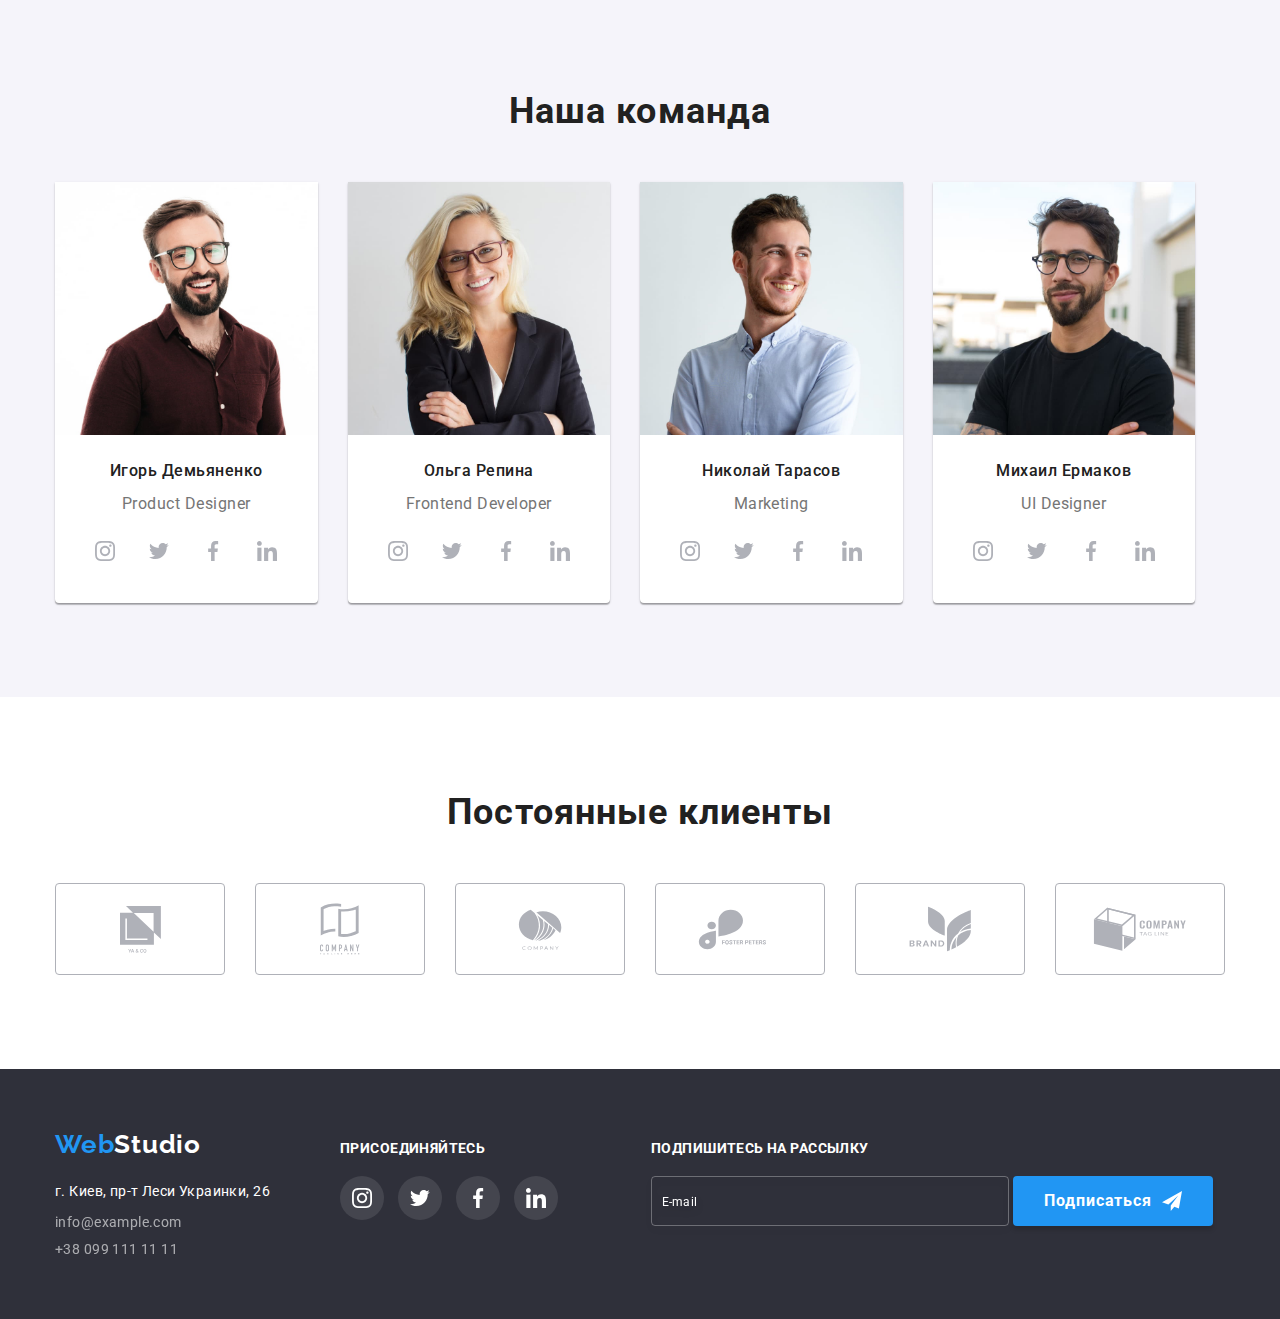
==== commit 4a28ac40: "scss" ====
--- a/index.html
+++ b/index.html
@@ -13,7 +13,7 @@
       rel="stylesheet"
       href="https://cdnjs.cloudflare.com/ajax/libs/modern-normalize/1.1.0/modern-normalize.min.css"
     />
-    <link rel="stylesheet" href="./css/style.css" />
+    <link rel="stylesheet" href="./css/main.min.css" />
   </head>
   <body>
     <header>
@@ -768,14 +768,15 @@
             <li class="subscription__item">
               <form clas="subscription__form">
                 <label for="email-subscription" class=" subscription__mail">
-                  <input type="email" name="email-subscription" id="email-subscription" placeholder="E-mail" class="subscription__input"/>
+                  <input type="email" name="email-subscription" id="email-subscription" 
+                  placeholder="E-mail" class="subscription__input"/>
                 </label>
               </form>
            </li>
            <li class="subscription__item">
           <button type="button" href="" class="subscription__button"> <span class="sub">Подписаться</span>
             <svg
-              class="subscription__icon"
+              class=""
               width="20px"
               height="20px"
               fill="#ffffff"
--- a/css/main.min.css
+++ b/css/main.min.css
@@ -0,0 +1 @@
+:root{--link-color: #2196f3;--title-color: #212121;--text-color: #757575;--main-color: #ffffff;--background-color: rgba(0, 0, 0, 0.2);--modal-button-color: #000000;--background-hover-color: #188ce8;--placeholder-color: color: rgba(117, 117, 117, 0.5);--border-bottom-color:#ececec;--specials-icon-color:#f5f4fa;--socials-link-color: #afb1b8;--footer-hero-background-color: #2f303a;--overlay-color: rgba(33, 150, 243, 0.9)}*,::after,::before{-webkit-box-sizing:border-box;box-sizing:border-box}ul,li,h1,h2,h3,p,img{margin:0;padding:0}li{list-style-type:none}.container{width:1200px;padding-left:15px;padding-right:15px;margin-left:auto;margin-right:auto}body{color:var(--title-color);font-family:"Roboto",sans-serif;background-color:var(--main-color)}button{cursor:pointer}img{display:block;width:100%;height:auto}.section{padding-top:94px;padding-bottom:94px}.is-hidden{opacity:0;pointer-events:none}::-webkit-input-placeholder{font-size:12px;line-height:1.166;letter-spacing:.01em;color:var(--placeholder-color)}::-moz-placeholder{font-size:12px;line-height:1.166;letter-spacing:.01em;color:var(--placeholder-color)}:-ms-input-placeholder{font-size:12px;line-height:1.166;letter-spacing:.01em;color:var(--placeholder-color)}::-ms-input-placeholder{font-size:12px;line-height:1.166;letter-spacing:.01em;color:var(--placeholder-color)}::placeholder{font-size:12px;line-height:1.166;letter-spacing:.01em;color:var(--placeholder-color)}.visually-hidden{position:absolute;width:1px;height:1px;margin:-1px;border:0;padding:0;white-space:nowrap;-webkit-clip-path:inset(100%);clip-path:inset(100%);clip:rect(0 0 0 0);overflow:hidden}.services-section__title,.team-section__title,.customers-section__title{font-weight:700;font-size:36px;line-height:1.167;letter-spacing:.03em;color:var(--title-color);text-align:center}.backdrop{position:fixed;top:0;left:0;width:100%;height:100%;background:var(--background-color);-webkit-transition-duration:250ms;transition-duration:250ms;-webkit-transition-timing-function:cubic-bezier(0.4, 0, 0.2, 1);transition-timing-function:cubic-bezier(0.4, 0, 0.2, 1)}.modal{position:absolute;top:50%;left:50%;-webkit-transform:translate(-50%, -50%);transform:translate(-50%, -50%);width:528px;height:581px;background-color:var(--main-color);-webkit-box-shadow:0px 1px 3px rgba(0,0,0,.12),0px 1px 1px rgba(0,0,0,.14),0px 2px 1px rgba(0,0,0,.2);box-shadow:0px 1px 3px rgba(0,0,0,.12),0px 1px 1px rgba(0,0,0,.14),0px 2px 1px rgba(0,0,0,.2);border-radius:4px}.modal__button{display:-webkit-box;display:-ms-flexbox;display:flex;-webkit-box-align:center;-ms-flex-align:center;align-items:center;-webkit-box-pack:center;-ms-flex-pack:center;justify-content:center;width:30px;height:30px;background-color:var(--main-color);border-radius:50%;color:var(--modal-button-color);border:1px solid rgba(0,0,0,.1);-webkit-appearance:none;-moz-appearance:none;appearance:none;cursor:pointer;margin-top:8px;margin-right:8px;-webkit-transition-property:color,background-color;transition-property:color,background-color;-webkit-transition-duration:250ms;transition-duration:250ms;-webkit-transition-timing-function:cubic-bezier(0.4, 0, 0.2, 1);transition-timing-function:cubic-bezier(0.4, 0, 0.2, 1)}.modal__close{display:-webkit-box;display:-ms-flexbox;display:flex;-webkit-box-pack:end;-ms-flex-pack:end;justify-content:end}.modal__input{display:block;padding-left:42px;margin-bottom:10px;width:100%;height:40px;border:1px solid rgba(33,33,33,.2);border-radius:4px;outline:none}.modal__icon{position:absolute;width:18px;height:18px;fill:var(--title-color);top:50%;left:12px;display:inline-block;-webkit-box-align:center;-ms-flex-align:center;align-items:center;cursor:pointer}.modal__title{font-weight:700;font-size:20px;line-height:1.15;text-align:center;letter-spacing:.03em;color:var(--title-color)}.modal__input{-webkit-transition-property:fill,border;transition-property:fill,border;-webkit-transition-duration:250ms;transition-duration:250ms;-webkit-transition-timing-function:cubic-bezier(0.4, 0, 0.2, 1);transition-timing-function:cubic-bezier(0.4, 0, 0.2, 1)}.modal__label{display:-webkit-box;display:-ms-flexbox;display:flex;-webkit-box-orient:vertical;-webkit-box-direction:normal;-ms-flex-direction:column;flex-direction:column;margin-bottom:4px}.modal__textarea{padding:12px 16px;font-size:14px;line-height:1.71;letter-spacing:.03em;resize:none;outline:none}.modal__textarea{margin-bottom:10px;margin-top:4px;width:100%;height:120px;border:1px solid rgba(33,33,33,.2);border-radius:4px;-webkit-transition-property:border;transition-property:border;-webkit-transition-duration:250ms;transition-duration:250ms;-webkit-transition-timing-function:cubic-bezier(0.4, 0, 0.2, 1);transition-timing-function:cubic-bezier(0.4, 0, 0.2, 1)}.modal__form{width:448px;height:342px;margin-left:40px;margin-top:12px}.modal.checkbox-icon{fill:rgba(0,0,0,0)}.modal__mail{-webkit-transition-property:fill,border;transition-property:fill,border;-webkit-transition-duration:250ms;transition-duration:250ms;-webkit-transition-timing-function:cubic-bezier(0.4, 0, 0.2, 1);transition-timing-function:cubic-bezier(0.4, 0, 0.2, 1)}.modal__submit{background:var(--link-color);border-radius:4px;font-weight:700;font-size:16px;line-height:1.88;font-family:inherit;letter-spacing:.06em;color:var(--main-color);border:0;-webkit-appearance:none;-moz-appearance:none;appearance:none;cursor:pointer;padding:10px 55px;-webkit-transition-property:background-color;transition-property:background-color;-webkit-transition-duration:250ms;transition-duration:250ms;-webkit-transition-timing-function:cubic-bezier(0.4, 0, 0.2, 1);transition-timing-function:cubic-bezier(0.4, 0, 0.2, 1);margin-left:151px;margin-top:30px}::-webkit-input-placeholder{font-size:12px;line-height:1.166;letter-spacing:.01em;color:var(--placeholder-color)}::-moz-placeholder{font-size:12px;line-height:1.166;letter-spacing:.01em;color:var(--placeholder-color)}:-ms-input-placeholder{font-size:12px;line-height:1.166;letter-spacing:.01em;color:var(--placeholder-color)}::-ms-input-placeholder{font-size:12px;line-height:1.166;letter-spacing:.01em;color:var(--placeholder-color)}::placeholder{font-size:12px;line-height:1.166;letter-spacing:.01em;color:var(--placeholder-color)}.modal__button:hover .button-close__icon,.modal__button:focus .button-close__icon{color:var(--link-color)}.modal__button:hover,.modal__button:focus{border-color:var(--link-color)}.button-close__icon{fill:currentColor}.modal__name,.modal__tel,.modal__mail{position:relative;outline:none}.modal__name,.modal__tel,.modal__mail,.modal__text{font-size:12px;line-height:1.166;letter-spacing:.01em;color:var(--text-color)}.modal__input:hover,.modal__input:focus{border:1px solid var(--link-color)}.modal__input:hover+.modal__icon,.modal__input:focus+.modal__icon{fill:var(--link-color)}.modal__textarea:hover,.modal__textarea:focus{border:1px solid var(--link-color)}.modal__mail:focus-within{color:var(--link-color)}.modal-checkbox{display:-webkit-box;display:-ms-flexbox;display:flex;-webkit-box-pack:center;-ms-flex-pack:center;justify-content:center;-webkit-box-align:center;-ms-flex-align:center;align-items:center;margin-top:20px}.modal-checkbox__span{display:-webkit-box;display:-ms-flexbox;display:flex;-webkit-box-align:center;-ms-flex-align:center;align-items:center;-webkit-box-pack:center;-ms-flex-pack:center;justify-content:center;width:16px;height:15px;border-radius:2px;outline:2px solid var(--title-color);outline-offset:-2px}.modal-checkbox__icon{display:-webkit-box;display:-ms-flexbox;display:flex;-webkit-box-pack:center;-ms-flex-pack:center;justify-content:center}.modal-checkbox__text{font-size:14px;line-height:1.71;letter-spacing:.03em;color:var(--text-color);padding-left:10px}.modal-checkbox__agreement{font-size:14px;line-height:1.71;letter-spacing:.03em;-webkit-text-decoration-line:underline;text-decoration-line:underline;color:var(--link-color)}.modal-checkbox__input:checked+.modal-checkbox__span{outline-color:var(--link-color);background-color:var(--link-color)}.modal-checkbox__input:checked+.modal-checkbox__span>.modal-checkbox__icon{fill:var(--main-color)}.modal__submit:hover,.modal__submit:focus{background-color:var(--background-hover-color)}header{border-bottom:1px solid var(--border-bottom-color)}header .container{display:-webkit-box;display:-ms-flexbox;display:flex;-webkit-box-align:center;-ms-flex-align:center;align-items:center}.site-nav{margin-right:285px}.site-nav .current{color:var(--link-color);position:relative}.site-nav__link{text-decoration:none;color:var(--title-color);-webkit-transition-property:color;transition-property:color;-webkit-transition-duration:250ms;transition-duration:250ms;-webkit-transition-timing-function:cubic-bezier(0.4, 0, 0.2, 1);transition-timing-function:cubic-bezier(0.4, 0, 0.2, 1);padding-top:32px;padding-bottom:32px}.site-nav__item{padding-right:50px}.site-nav__item .current::after{content:"";position:absolute;bottom:0;display:block;width:100%;height:4px;border-radius:2px;background:var(--link-color)}.site-nav__list,.contact-inf{font-weight:500;font-size:14px;line-height:1.14;letter-spacing:.02em;display:-webkit-box;display:-ms-flexbox;display:flex}.site-nav__item:last-child{padding-right:0}.contact-inf__link{padding-top:32px;padding-bottom:32px;display:-webkit-box;display:-ms-flexbox;display:flex;-webkit-box-align:center;-ms-flex-align:center;align-items:center;cursor:pointer;text-decoration:none;font-weight:500;font-size:14px;line-height:1.14px;letter-spacing:.02em;color:var(--text-color);-webkit-transition-property:color;transition-property:color;-webkit-transition-duration:250ms;transition-duration:250ms;-webkit-transition-timing-function:cubic-bezier(0.4, 0, 0.2, 1);transition-timing-function:cubic-bezier(0.4, 0, 0.2, 1)}.contact-inf__icon{margin-right:10px;fill:currentColor}.contact-inf__list{padding-right:50px}.contact-inf__list:last-child{padding-right:0}.site-nav__link:hover,.site-nav__link:focus{color:var(--link-color)}.contact-inf__link:hover,.contact-inf__link:focus{color:var(--link-color)}.logo{text-decoration:none;font-family:"Raleway";font-weight:700;font-size:26px;line-height:1.19;letter-spacing:.03em;-webkit-box-align:center;-ms-flex-align:center;align-items:center;margin-right:93px;padding-top:24px;padding-bottom:25px}.logo__one{color:var(--link-color)}.logo__two{color:var(--modal-button-color)}.hero-section{background-color:var(--footer-hero-background-color);text-align:center;padding-top:200px;padding-bottom:200px;background-image:-webkit-gradient(linear, left top, right top, from(rgba(47, 48, 58, 0.4)), to(rgba(47, 48, 58, 0.4))),url("../images/headerimg.jpg");background-image:linear-gradient(to right, rgba(47, 48, 58, 0.4), rgba(47, 48, 58, 0.4)),url("../images/headerimg.jpg");background-size:cover;background-position:center;max-width:1600px;margin-right:auto;margin-left:auto}.hero-section__title{font-weight:900;font-size:44px;line-height:1.36;letter-spacing:.06em;text-transform:uppercase;color:var(--main-color);padding-bottom:30px}.hero-section__button{background:var(--link-color);border-radius:4px;font-weight:700;font-size:16px;line-height:1.875;font-family:inherit;letter-spacing:.06em;color:var(--main-color);border:0;-webkit-appearance:none;-moz-appearance:none;appearance:none;cursor:pointer;padding:10px 32px;-webkit-transition-property:background-color;transition-property:background-color;-webkit-transition-duration:250ms;transition-duration:250ms;-webkit-transition-timing-function:cubic-bezier(0.4, 0, 0.2, 1);transition-timing-function:cubic-bezier(0.4, 0, 0.2, 1)}.hero-section__button:hover,.hero-section__button:focus{background-color:var(--background-hover-color)}.specials-section{padding-bottom:47px}.specials-section__item{width:270px;margin-right:30px}.specials-section__title{display:none}.specials-section__list{display:-webkit-box;display:-ms-flexbox;display:flex}.specials-section__subtitle{font-weight:700;font-size:14px;line-height:1.14;letter-spacing:.03em;text-transform:uppercase;color:var(--title-color);padding-bottom:10px}.specials-section__text{font-size:14px;line-height:1.71;letter-spacing:.03em;color:var(--text-color)}.specials-section__icon{display:-webkit-box;display:-ms-flexbox;display:flex;-webkit-box-pack:center;-ms-flex-pack:center;justify-content:center;-webkit-box-align:center;-ms-flex-align:center;align-items:center;background-color:var(--specials-icon-color);height:120px;border-radius:4px;margin-bottom:30px}.specials-section__item:last-child{margin-right:0}.services-section{padding-top:47px}.services-section__title{margin-bottom:50px}.services-section__subtitle{font-weight:700;font-size:14px;line-height:1.143px;text-align:center;letter-spacing:.03em;text-transform:uppercase;color:var(--main-color);position:absolute;-webkit-box-align:center;-ms-flex-align:center;align-items:center;display:-webkit-box;display:-ms-flexbox;display:flex;-webkit-box-pack:center;-ms-flex-pack:center;justify-content:center;height:70px;width:370px;left:0;bottom:0;background:rgba(47,48,58,.8)}.services-section__item{position:relative}.services-section__list{display:-webkit-box;display:-ms-flexbox;display:flex}.services-section__item{padding-right:30px}.services-section__item:last-child{padding-right:0}.team-section{background-color:var(--specials-icon-color)}.team-section__list{display:-webkit-box;display:-ms-flexbox;display:flex}.team-section__title{margin-bottom:50px}.team-section__item{-webkit-box-shadow:0px 1px 3px rgba(0,0,0,.12),0px 1px 1px rgba(0,0,0,.14),0px 2px 1px rgba(0,0,0,.2);box-shadow:0px 1px 3px rgba(0,0,0,.12),0px 1px 1px rgba(0,0,0,.14),0px 2px 1px rgba(0,0,0,.2);border-radius:0px 0px 4px 4px;border:1px solid initial;background-color:var(--main-color);margin-right:30px}.team-section__subtitle{font-weight:500;font-size:16px;line-height:1.187;letter-spacing:.03em;color:var(--title-color);text-align:center;margin:14px}.team-section__inf{padding-bottom:16px;padding-top:12px}.team-section__text{font-size:16px;line-height:1.187;letter-spacing:.03em;color:var(--text-color);text-align:center}.team-section__item:last-child{padding-right:0}.socials{display:-webkit-box;display:-ms-flexbox;display:flex;-webkit-box-align:center;-ms-flex-align:center;align-items:center;-webkit-box-pack:center;-ms-flex-pack:center;justify-content:center;gap:10px;padding-bottom:30px}.socials__link{display:-webkit-box;display:-ms-flexbox;display:flex;-webkit-box-align:center;-ms-flex-align:center;align-items:center;-webkit-box-pack:center;-ms-flex-pack:center;justify-content:center;width:44px;height:44px;background-color:var(--main-color);border-radius:50%;color:var(--socials-link-color);-webkit-transition-property:color,background-color;transition-property:color,background-color;-webkit-transition-duration:250ms;transition-duration:250ms;-webkit-transition-timing-function:cubic-bezier(0.4, 0, 0.2, 1);transition-timing-function:cubic-bezier(0.4, 0, 0.2, 1)}.socials__icon{fill:currentColor}.socials__link:hover,.socials__link:focus{background-color:var(--link-color)}.socials__link:hover svg,.socials__link:focus svg{color:var(--main-color)}.customers-section__title{margin-bottom:50px}.customers-section .customers-section__list{display:-webkit-box;display:-ms-flexbox;display:flex;-webkit-box-align:center;-ms-flex-align:center;align-items:center;-webkit-box-pack:center;-ms-flex-pack:center;justify-content:center}.customers-section__link{display:-webkit-box;display:-ms-flexbox;display:flex;-webkit-box-align:center;-ms-flex-align:center;align-items:center;-webkit-box-pack:center;-ms-flex-pack:center;justify-content:center;border:1px solid var(--socials-link-color);border-radius:4px;width:170px;height:92px;color:var(--socials-link-color)}.customers-section__item{margin-right:30px}.customers-section__item:last-child{margin-right:0}.customers-section__icon{fill:currentColor;-webkit-transition-property:color,border;transition-property:color,border;-webkit-transition-duration:250ms;transition-duration:250ms;-webkit-transition-timing-function:cubic-bezier(0.4, 0, 0.2, 1);transition-timing-function:cubic-bezier(0.4, 0, 0.2, 1)}.customers-section__link:hover,.customers-section__link:focus{border:1px solid var(--link-color)}.customers-section__link:hover .customers-section__icon,.customers-section__link:focus .customers-section__icon{color:var(--link-color)}footer{padding-top:60px;padding-bottom:60px;display:-webkit-box;display:-ms-flexbox;display:flex;background-color:var(--footer-hero-background-color)}.footer_container{display:-webkit-box;display:-ms-flexbox;display:flex;-webkit-box-align:baseline;-ms-flex-align:baseline;align-items:baseline}.info-block{margin-right:70px}.info-block__address{margin-top:20px}.info-block__item{margin-bottom:9px}.info-block__logo{text-decoration:none;font-family:"Raleway";font-weight:700;font-size:26px;line-height:1.19;letter-spacing:.03em}.info-block__link{text-decoration:none;font-size:14px;line-height:1.71px;letter-spacing:.03em;color:var(--main-color);font-style:normal;opacity:.6;-webkit-transition-property:color;transition-property:color;-webkit-transition-duration:250ms;transition-duration:250ms;-webkit-transition-timing-function:cubic-bezier(0.4, 0, 0.2, 1);transition-timing-function:cubic-bezier(0.4, 0, 0.2, 1)}.info-block__street{text-decoration:none;font-size:14px;line-height:1.71;letter-spacing:.03em;color:var(--main-color);font-style:normal;-webkit-transition-property:color;transition-property:color;-webkit-transition-duration:250ms;transition-duration:250ms;-webkit-transition-timing-function:cubic-bezier(0.4, 0, 0.2, 1);transition-timing-function:cubic-bezier(0.4, 0, 0.2, 1)}.info-block__item:last-child{margin-bottom:0}.logo-footer__one{color:var(--link-color)}.logo-footer__two{color:var(--main-color)}.info-block__link:hover,.info-block__street:hover,.info-block__link:focus,.info-block__street:focus{color:var(--link-color)}.socials-footer{margin-right:93px}.socials-footer__subtitle{font-weight:700;font-size:14px;line-height:1.143;letter-spacing:.03em;text-transform:uppercase;color:var(--main-color);margin-bottom:20px}.socials-footer__item{display:inline-block;margin-right:10px}.socials-footer__link{display:-webkit-box;display:-ms-flexbox;display:flex;-webkit-box-align:center;-ms-flex-align:center;align-items:center;-webkit-box-pack:center;-ms-flex-pack:center;justify-content:center;width:44px;height:44px;background-color:rgba(255,255,255,.1);border-radius:50%;color:var(--main-color);-webkit-transition-property:background-color;transition-property:background-color;-webkit-transition-duration:250ms;transition-duration:250ms;-webkit-transition-timing-function:cubic-bezier(0.4, 0, 0.2, 1);transition-timing-function:cubic-bezier(0.4, 0, 0.2, 1)}.socials-footer__icon{fill:currentColor}.socials-footer__item:last-child{margin-right:0}.socials-footer__link:hover,.socials-footer__link:focus{background-color:var(--link-color)}.isocials-footer__link:hover .socials-footer__icon,.socials-footer__link:focus .socials-footer__icon{color:var(--main-color)}.subscription__subtitle{font-weight:700;font-size:14px;line-height:1.143;letter-spacing:.03em;text-transform:uppercase;color:var(--main-color);margin-bottom:20px}.subscription__button{font-weight:700;font-size:16px;line-height:1.88;width:200px;height:50px;display:-webkit-box;display:-ms-flexbox;display:flex;-webkit-box-align:center;-ms-flex-align:center;align-items:center;text-align:center;-webkit-box-pack:center;-ms-flex-pack:center;justify-content:center;letter-spacing:.06em;color:var(--main-color);background:var(--link-color);-webkit-box-shadow:0px 4px 4px rgba(0,0,0,.15);box-shadow:0px 4px 4px rgba(0,0,0,.15);border-radius:4px;border:0;-webkit-appearance:none;-moz-appearance:none;appearance:none;cursor:pointer}.subscription__input{width:358px;height:50px;background-color:rgba(0,0,0,0);border:1px solid rgba(255,255,255,.3);-webkit-filter:drop-shadow(0px 4px 4px rgba(0, 0, 0, 0.15));filter:drop-shadow(0px 4px 4px rgba(0, 0, 0, 0.15));border-radius:4px;outline:none;padding-left:10px;color:var(--main-color);font-size:14px;line-height:1.71;letter-spacing:.03em}.subscription__item{display:inline-block}.sub{padding-right:10px}.projects__title{display:none}.projects__list-buttons{display:-webkit-box;display:-ms-flexbox;display:flex;-webkit-box-pack:center;-ms-flex-pack:center;justify-content:center;margin-bottom:50px}.projects__item-buttons{margin-right:8px}.projects__button{background:var(--specials-icon-color);border-radius:4px;font-weight:500;font-size:16px;line-height:1.62;letter-spacing:.03em;color:var(--title-color);border:0;font-family:inherit;padding:6px 22px;text-align:center;-webkit-appearance:none;-moz-appearance:none;appearance:none;cursor:pointer;-webkit-transition-property:color,background-color;transition-property:color,background-color;-webkit-transition-duration:250ms;transition-duration:250ms;-webkit-transition-timing-function:cubic-bezier(0.4, 0, 0.2, 1);transition-timing-function:cubic-bezier(0.4, 0, 0.2, 1)}.projects__name{font-weight:700;font-size:18px;line-height:2;letter-spacing:.06em;color:var(--title-color)}.projects__text{font-size:16px;line-height:1.88;letter-spacing:.03em;color:var(--text-color)}.projects__button:hover,.projects__button:focus{background-color:var(--link-color);color:var(--main-color)}.projects__item-buttons:last-child{margin-right:0}.projects__cards{-ms-flex-wrap:wrap;flex-wrap:wrap;display:-webkit-box;display:-ms-flexbox;display:flex}.projects__textbox{padding-top:20px;padding-left:24px;padding-bottom:20px;background:var(--main-color);-webkit-box-sizing:border-box;box-sizing:border-box;border-bottom:1px solid #eee;border-left:1px solid #eee;border-right:1px solid #eee}.projects__item{margin-right:30px;margin-bottom:30px;-webkit-transition-property:-webkit-box-shadow;transition-property:-webkit-box-shadow;transition-property:box-shadow;transition-property:box-shadow, -webkit-box-shadow;-webkit-transition-duration:250ms;transition-duration:250ms;-webkit-transition-timing-function:cubic-bezier(0.4, 0, 0.2, 1);transition-timing-function:cubic-bezier(0.4, 0, 0.2, 1)}.projects__overlay-text{background-color:var(--overlay-color)}.projects__overlay{position:relative;width:370px;height:294px;-webkit-transition:-webkit-transform 250ms;transition:-webkit-transform 250ms;transition:transform 250ms;transition:transform 250ms, -webkit-transform 250ms;-webkit-transition-timing-function:cubic-bezier(0.4, 0, 0.2, 1);transition-timing-function:cubic-bezier(0.4, 0, 0.2, 1);overflow:hidden}.projects__overlay-text{position:absolute;bottom:0;left:0;width:100%;height:100%;display:-webkit-box;display:-ms-flexbox;display:flex;-webkit-box-align:center;-ms-flex-align:center;align-items:center;padding-left:24px;font-size:18px;line-height:1.56;letter-spacing:.03em;color:var(--main-color);-webkit-transition:-webkit-transform 250ms;transition:-webkit-transform 250ms;transition:transform 250ms;transition:transform 250ms, -webkit-transform 250ms;-webkit-transition-timing-function:cubic-bezier(0.4, 0, 0.2, 1);transition-timing-function:cubic-bezier(0.4, 0, 0.2, 1);-webkit-transform:translatey(100%);transform:translatey(100%)}.projects__item:hover,.projects__item:focus{-webkit-box-shadow:0px 1px 1px rgba(0,0,0,.12),0px 4px 4px rgba(0,0,0,.06),1px 4px 6px rgba(0,0,0,.16);box-shadow:0px 1px 1px rgba(0,0,0,.12),0px 4px 4px rgba(0,0,0,.06),1px 4px 6px rgba(0,0,0,.16)}.projects__item:nth-child(3n){margin-right:0}.projects__item:nth-last-child(-n+3){margin-bottom:0}.projects__overlay:hover .projects__overlay-text{background-color:var(--overlay-color);-webkit-transform:translateY(0);transform:translateY(0);opacity:1}/*# sourceMappingURL=main.min.css.map */